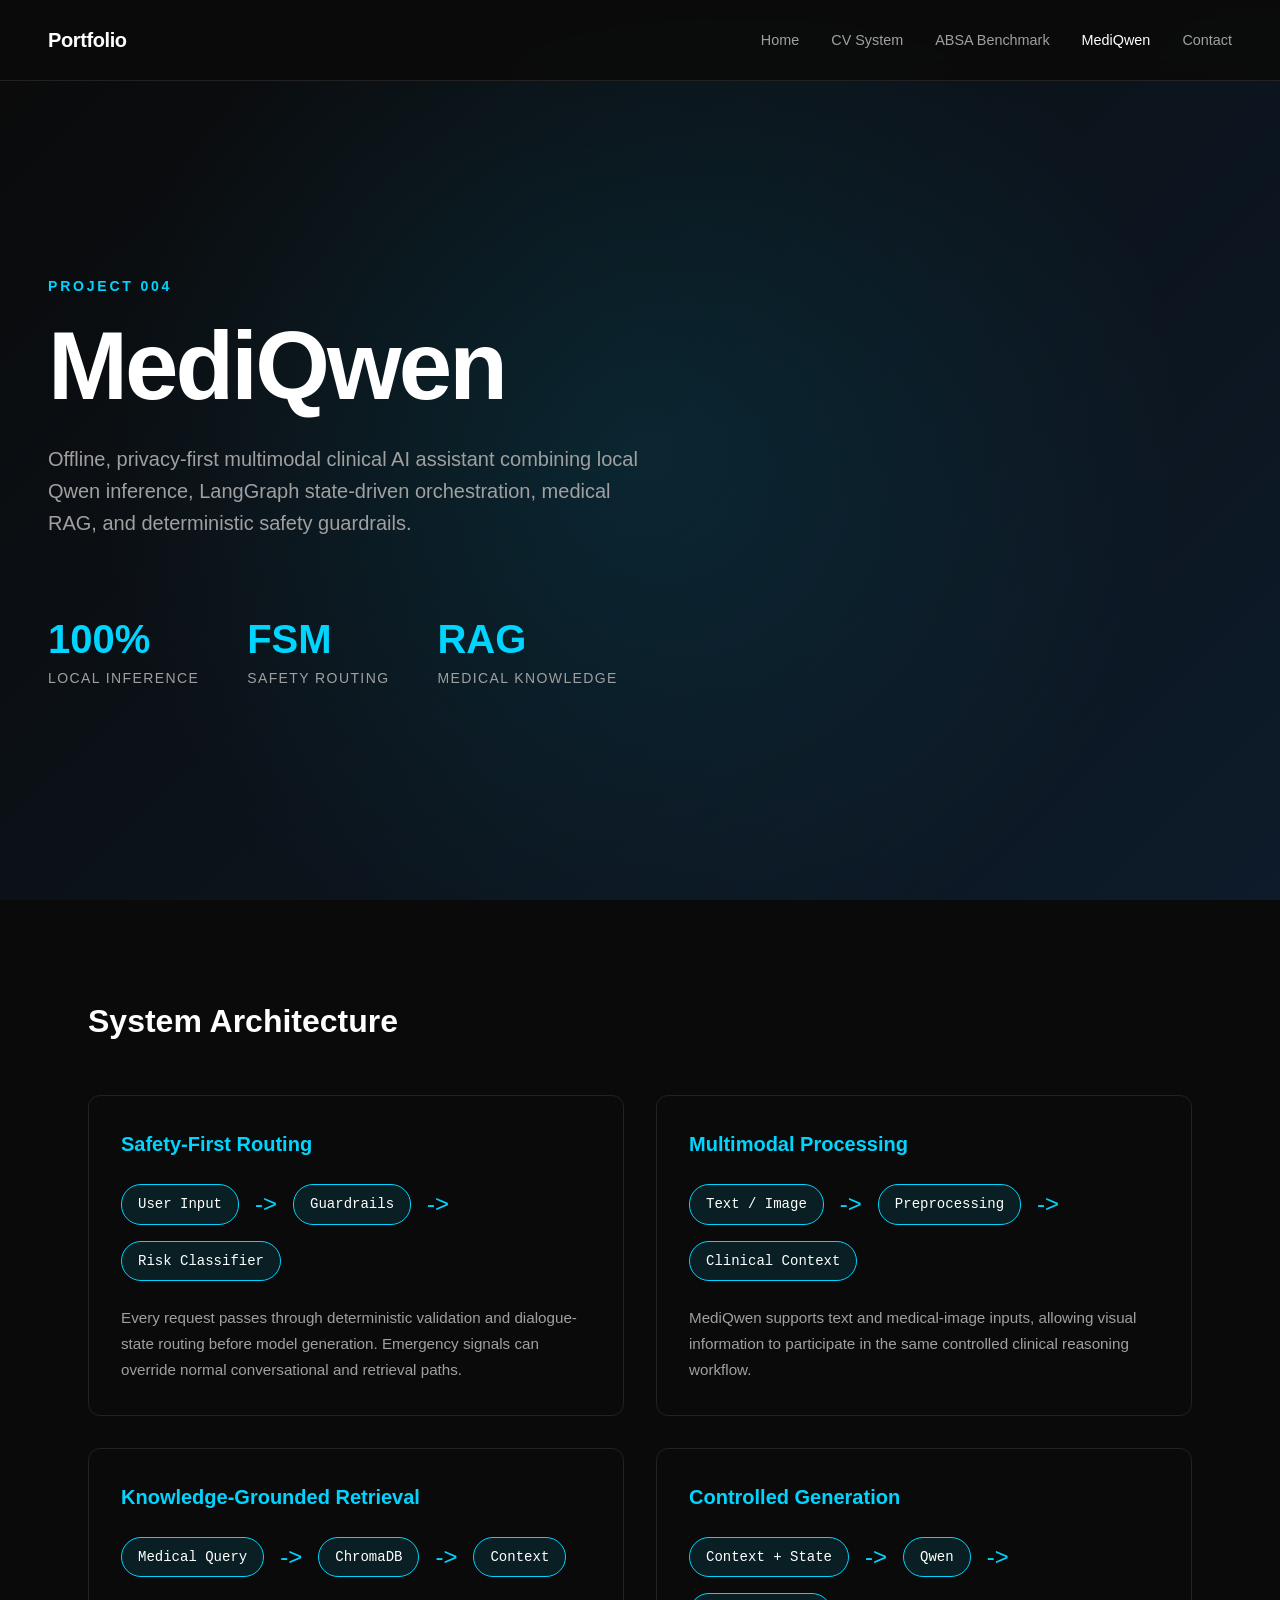
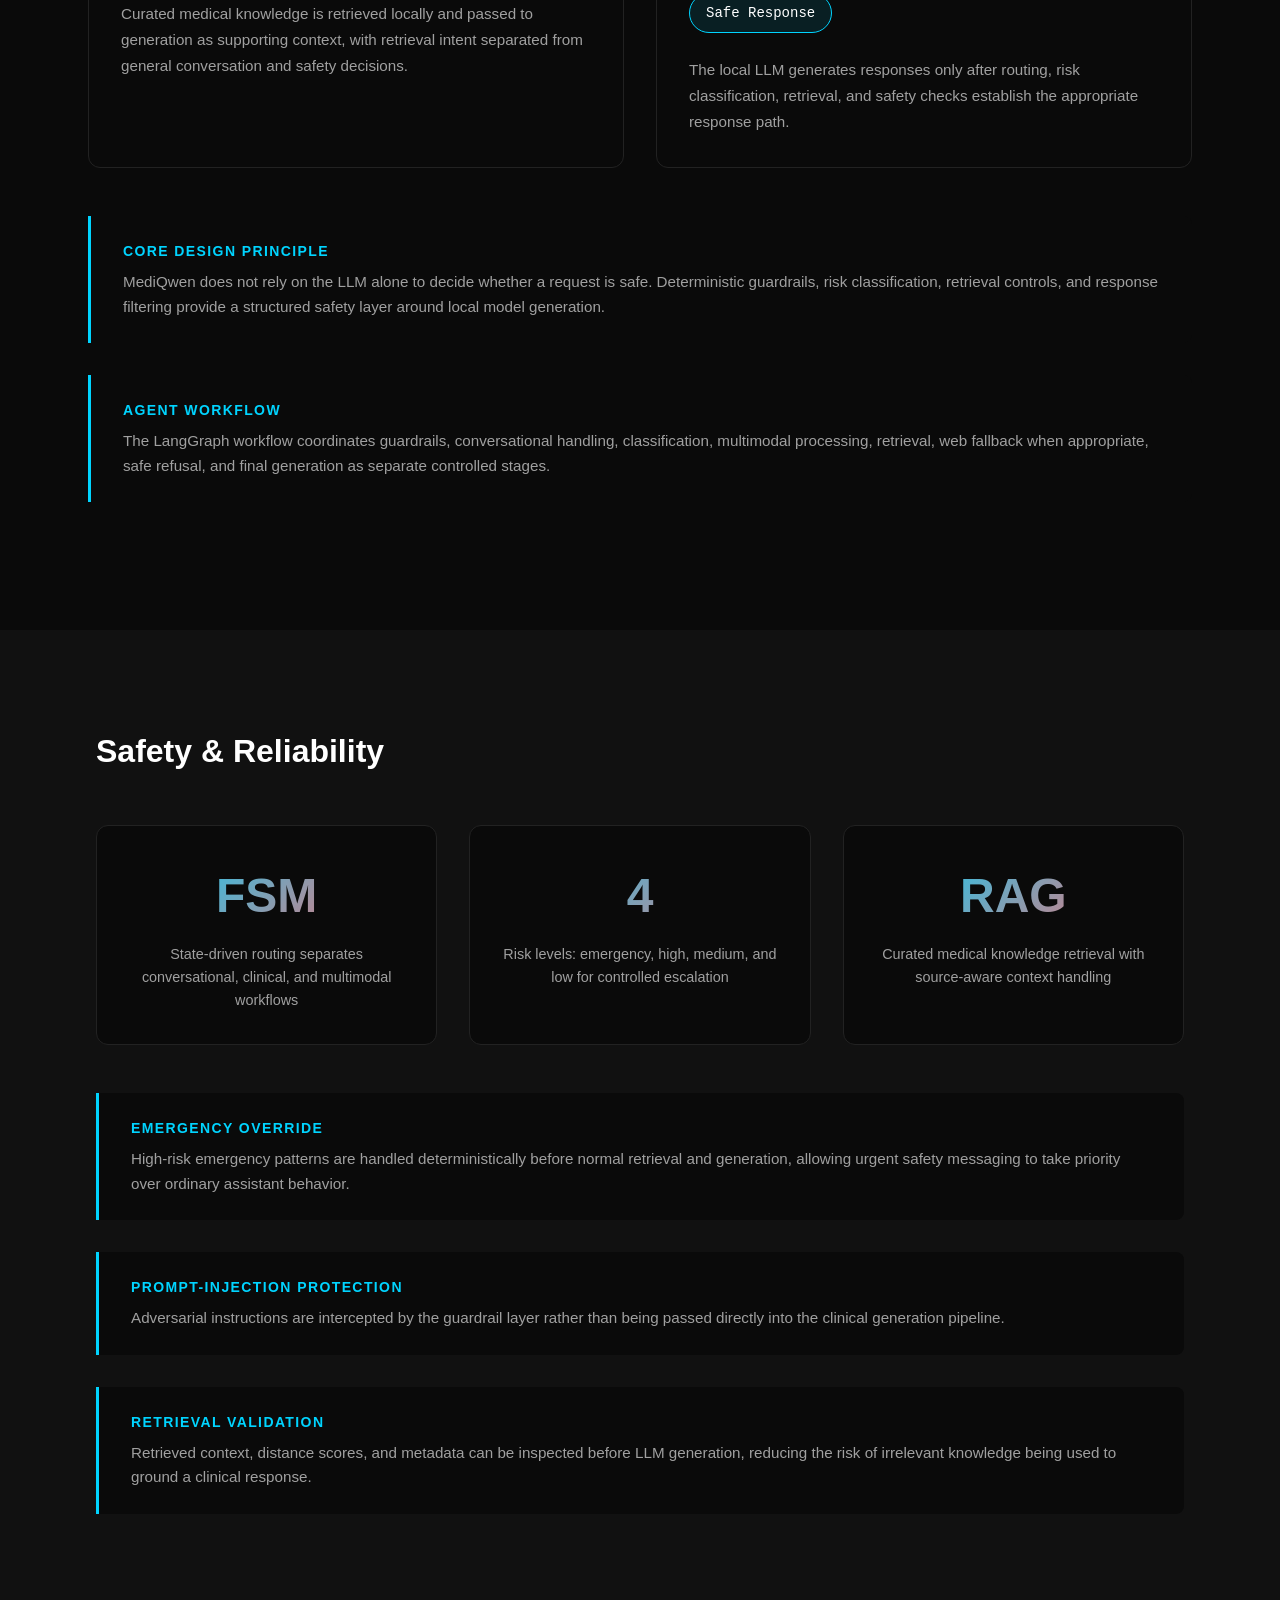
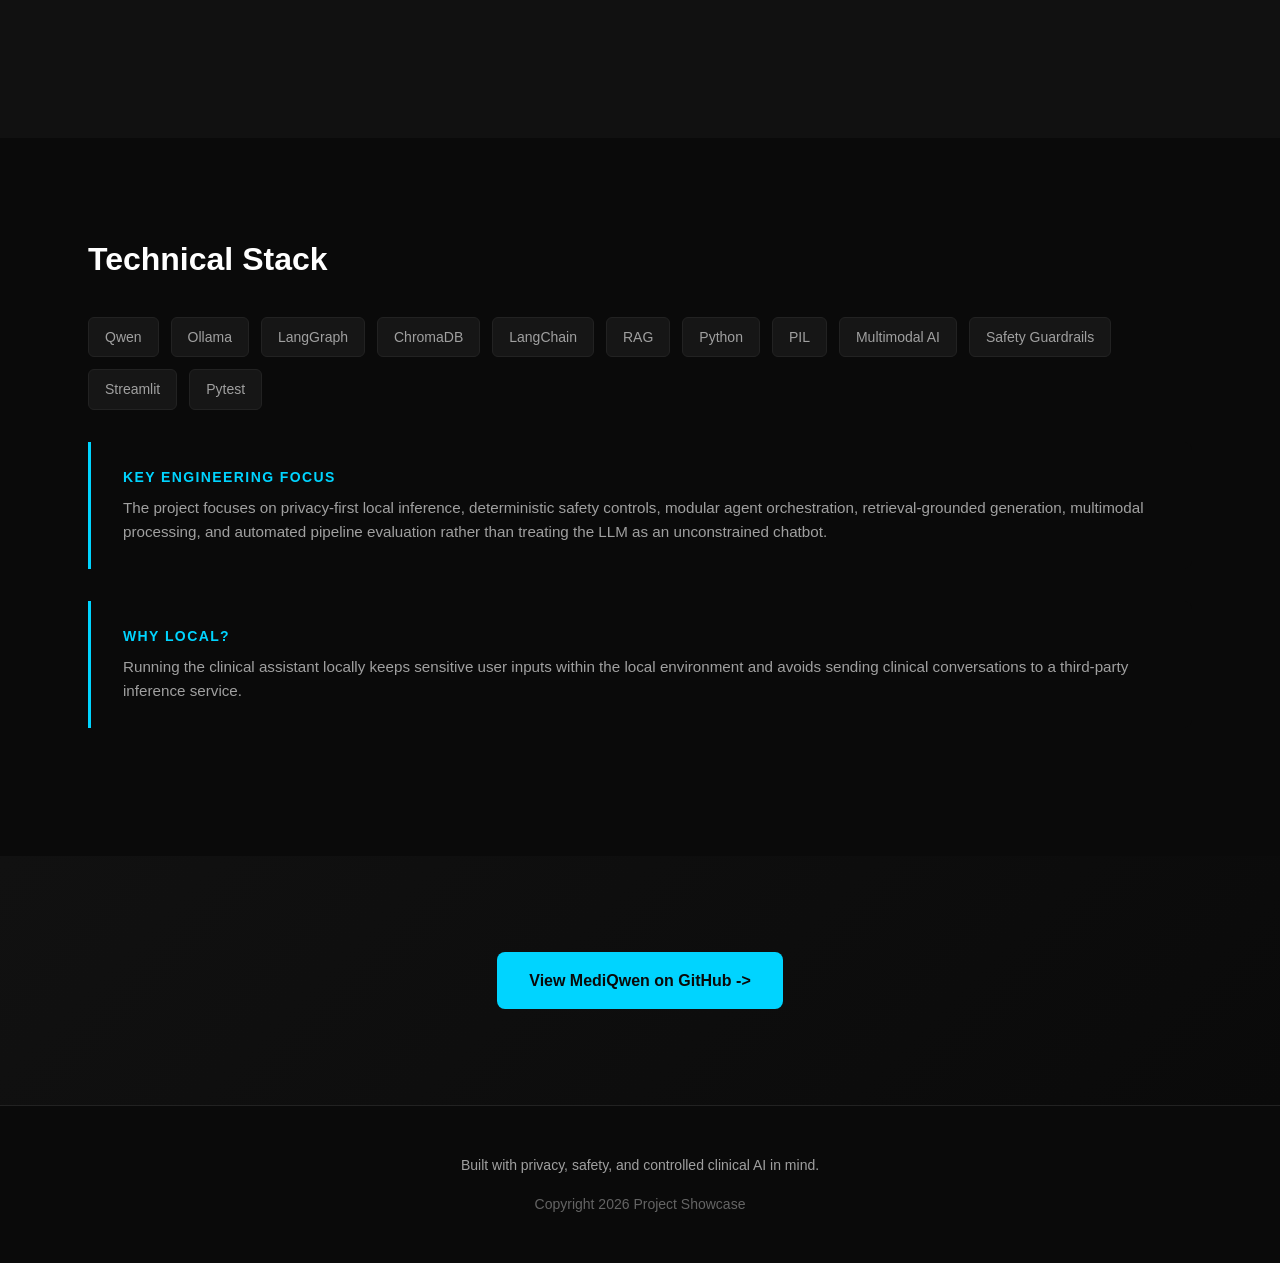
==== project-mediqwen.html @ 21f99227 "Add MediQwen project showcase HTML file This file contains the complete HTML structure and styling f" ====
<!DOCTYPE html>
<html lang="en">
<head>
  <meta charset="UTF-8" />
  <meta name="viewport" content="width=device-width, initial-scale=1.0" />
  <title>MediQwen | Project Showcase</title>
  <style>
    * { margin: 0; padding: 0; box-sizing: border-box; }
    :root {
      --bg-dark: #0a0a0a;
      --bg-card: #111111;
      --text-primary: #ffffff;
      --text-secondary: #a0a0a0;
      --accent: #00d4ff;
      --accent-secondary: #ff6b6b;
      --border: #222222;
    }
    body {
      font-family: -apple-system, BlinkMacSystemFont, "Segoe UI", Roboto, "Helvetica Neue", Arial, sans-serif;
      background: var(--bg-dark);
      color: var(--text-primary);
      line-height: 1.6;
      overflow-x: hidden;
    }
    .nav {
      position: fixed;
      top: 0;
      left: 0;
      right: 0;
      padding: 1.5rem 3rem;
      display: flex;
      justify-content: space-between;
      align-items: center;
      background: rgba(10, 10, 10, 0.9);
      backdrop-filter: blur(10px);
      z-index: 100;
      border-bottom: 1px solid var(--border);
    }
    .nav-logo { font-size: 1.25rem; font-weight: 700; letter-spacing: -0.02em; }
    .nav-links { display: flex; gap: 2rem; list-style: none; }
    .nav-links a {
      color: var(--text-secondary);
      text-decoration: none;
      font-size: 0.9rem;
      transition: color 0.3s;
    }
    .nav-links a:hover, .nav-links a.active { color: var(--text-primary); }
    .hero {
      min-height: 100vh;
      display: flex;
      flex-direction: column;
      justify-content: center;
      padding: 8rem 3rem 4rem;
      position: relative;
      background: linear-gradient(135deg, var(--bg-dark) 0%, #0d1b2a 100%);
    }
    .hero::before {
      content: "";
      position: absolute;
      inset: 0;
      background: radial-gradient(circle at 50% 50%, rgba(0, 212, 255, 0.1) 0%, transparent 70%);
      pointer-events: none;
    }
    .project-label {
      font-size: 0.875rem;
      text-transform: uppercase;
      letter-spacing: 0.2em;
      color: var(--accent);
      margin-bottom: 1rem;
      font-weight: 600;
    }
    .hero h1 {
      font-size: clamp(3rem, 8vw, 6rem);
      font-weight: 800;
      line-height: 1.1;
      margin-bottom: 1.5rem;
      letter-spacing: -0.03em;
      max-width: 900px;
    }
    .hero-subtitle {
      font-size: 1.25rem;
      color: var(--text-secondary);
      max-width: 600px;
      margin-bottom: 3rem;
    }
    .hero-stats { display: flex; gap: 3rem; margin-top: 2rem; flex-wrap: wrap; }
    .stat { display: flex; flex-direction: column; }
    .stat-value { font-size: 2.5rem; font-weight: 800; color: var(--accent); line-height: 1; }
    .stat-label {
      font-size: 0.875rem;
      color: var(--text-secondary);
      margin-top: 0.5rem;
      text-transform: uppercase;
      letter-spacing: 0.1em;
    }
    .section { padding: 6rem 3rem; max-width: 1200px; margin: 0 auto; }
    .section-title { font-size: 2rem; font-weight: 700; margin-bottom: 2rem; color: var(--text-primary); }
    .section-dark { background: var(--bg-card); max-width: none; }
    .architecture-grid { display: grid; grid-template-columns: repeat(2, 1fr); gap: 2rem; margin: 3rem 0; }
    .arch-card {
      background: var(--bg-dark);
      border: 1px solid var(--border);
      border-radius: 12px;
      padding: 2rem;
      transition: transform 0.3s, border-color 0.3s;
    }
    .arch-card:hover { transform: translateY(-5px); border-color: var(--accent); }
    .arch-card h3 { font-size: 1.25rem; margin-bottom: 1rem; color: var(--accent); }
    .arch-card p { color: var(--text-secondary); font-size: 0.95rem; line-height: 1.7; }
    .tech-flow { display: flex; align-items: center; gap: 1rem; margin: 1.5rem 0; flex-wrap: wrap; }
    .tech-node {
      background: rgba(0, 212, 255, 0.1);
      border: 1px solid var(--accent);
      padding: 0.5rem 1rem;
      border-radius: 20px;
      font-size: 0.875rem;
      font-family: "Courier New", monospace;
    }
    .tech-arrow { color: var(--accent); font-size: 1.5rem; }
    .metrics-grid {
      display: grid;
      grid-template-columns: repeat(3, 1fr);
      gap: 2rem;
      margin: 3rem auto;
      max-width: 1200px;
      padding: 0 3rem;
    }
    .metric-card {
      text-align: center;
      padding: 2rem;
      background: var(--bg-dark);
      border-radius: 12px;
      border: 1px solid var(--border);
    }
    .metric-number {
      font-size: 3rem;
      font-weight: 800;
      background: linear-gradient(135deg, var(--accent), var(--accent-secondary));
      -webkit-background-clip: text;
      -webkit-text-fill-color: transparent;
      background-clip: text;
    }
    .metric-desc { color: var(--text-secondary); margin-top: 0.5rem; font-size: 0.9rem; }
    .tech-stack { display: flex; flex-wrap: wrap; gap: 0.75rem; margin: 2rem 0; }
    .tech-tag {
      background: rgba(255, 255, 255, 0.05);
      border: 1px solid var(--border);
      padding: 0.5rem 1rem;
      border-radius: 6px;
      font-size: 0.875rem;
      color: var(--text-secondary);
      transition: all 0.3s;
    }
    .tech-tag:hover {
      background: rgba(0, 212, 255, 0.1);
      border-color: var(--accent);
      color: var(--text-primary);
    }
    .detail-block {
      background: var(--bg-dark);
      border-left: 3px solid var(--accent);
      padding: 1.5rem 2rem;
      margin: 2rem 0;
      border-radius: 0 8px 8px 0;
    }
    .detail-block h4 {
      color: var(--accent);
      margin-bottom: 0.5rem;
      font-size: 0.875rem;
      text-transform: uppercase;
      letter-spacing: 0.1em;
    }
    .detail-block p { color: var(--text-secondary); font-size: 0.95rem; }
    .cta-section {
      text-align: center;
      padding: 6rem 3rem;
      background: linear-gradient(135deg, var(--bg-card) 0%, var(--bg-dark) 100%);
    }
    .cta-button {
      display: inline-flex;
      align-items: center;
      gap: 0.5rem;
      background: var(--accent);
      color: var(--bg-dark);
      padding: 1rem 2rem;
      border-radius: 8px;
      text-decoration: none;
      font-weight: 600;
      transition: transform 0.3s, box-shadow 0.3s;
    }
    .cta-button:hover { transform: translateY(-2px); box-shadow: 0 10px 30px rgba(0, 212, 255, 0.3); }
    .footer {
      padding: 3rem;
      text-align: center;
      border-top: 1px solid var(--border);
      color: var(--text-secondary);
      font-size: 0.875rem;
    }
    @media (max-width: 768px) {
      .nav { padding: 1rem 1.5rem; }
      .hero { padding: 6rem 1.5rem 3rem; }
      .hero-stats { flex-direction: column; gap: 1.5rem; }
      .section { padding: 4rem 1.5rem; }
      .architecture-grid, .metrics-grid { grid-template-columns: 1fr; padding: 0 1.5rem; }
    }
    @keyframes fadeInUp {
      from { opacity: 0; transform: translateY(30px); }
      to { opacity: 1; transform: translateY(0); }
    }
    .animate-in { animation: fadeInUp 0.8s ease-out forwards; }
  </style>
</head>
<body>
  <nav class="nav">
    <div class="nav-logo">Portfolio</div>
    <ul class="nav-links">
      <li><a href="index.html">Home</a></li>
      <li><a href="project-multimodal-cv.html">CV System</a></li>
      <li><a href="project-korean-absa.html">ABSA Benchmark</a></li>
      <li><a href="project-mediqwen.html" class="active">MediQwen</a></li>
      <li><a href="#contact">Contact</a></li>
    </ul>
  </nav>

  <header class="hero">
    <div class="project-label animate-in">Project 004</div>
    <h1 class="animate-in">MediQwen</h1>
    <p class="hero-subtitle animate-in">
      Offline, privacy-first multimodal clinical AI assistant combining local Qwen inference,
      LangGraph state-driven orchestration, medical RAG, and deterministic safety guardrails.
    </p>
    <div class="hero-stats animate-in">
      <div class="stat">
        <span class="stat-value">100%</span>
        <span class="stat-label">Local Inference</span>
      </div>
      <div class="stat">
        <span class="stat-value">FSM</span>
        <span class="stat-label">Safety Routing</span>
      </div>
      <div class="stat">
        <span class="stat-value">RAG</span>
        <span class="stat-label">Medical Knowledge</span>
      </div>
    </div>
  </header>

  <section class="section">
    <h2 class="section-title">System Architecture</h2>

    <div class="architecture-grid">
      <div class="arch-card">
        <h3>Safety-First Routing</h3>
        <div class="tech-flow">
          <span class="tech-node">User Input</span>
          <span class="tech-arrow">-&gt;</span>
          <span class="tech-node">Guardrails</span>
          <span class="tech-arrow">-&gt;</span>
          <span class="tech-node">Risk Classifier</span>
        </div>
        <p>
          Every request passes through deterministic validation and dialogue-state routing before
          model generation. Emergency signals can override normal conversational and retrieval paths.
        </p>
      </div>

      <div class="arch-card">
        <h3>Multimodal Processing</h3>
        <div class="tech-flow">
          <span class="tech-node">Text / Image</span>
          <span class="tech-arrow">-&gt;</span>
          <span class="tech-node">Preprocessing</span>
          <span class="tech-arrow">-&gt;</span>
          <span class="tech-node">Clinical Context</span>
        </div>
        <p>
          MediQwen supports text and medical-image inputs, allowing visual information to participate
          in the same controlled clinical reasoning workflow.
        </p>
      </div>

      <div class="arch-card">
        <h3>Knowledge-Grounded Retrieval</h3>
        <div class="tech-flow">
          <span class="tech-node">Medical Query</span>
          <span class="tech-arrow">-&gt;</span>
          <span class="tech-node">ChromaDB</span>
          <span class="tech-arrow">-&gt;</span>
          <span class="tech-node">Context</span>
        </div>
        <p>
          Curated medical knowledge is retrieved locally and passed to generation as supporting
          context, with retrieval intent separated from general conversation and safety decisions.
        </p>
      </div>

      <div class="arch-card">
        <h3>Controlled Generation</h3>
        <div class="tech-flow">
          <span class="tech-node">Context + State</span>
          <span class="tech-arrow">-&gt;</span>
          <span class="tech-node">Qwen</span>
          <span class="tech-arrow">-&gt;</span>
          <span class="tech-node">Safe Response</span>
        </div>
        <p>
          The local LLM generates responses only after routing, risk classification, retrieval,
          and safety checks establish the appropriate response path.
        </p>
      </div>
    </div>

    <div class="detail-block">
      <h4>Core Design Principle</h4>
      <p>
        MediQwen does not rely on the LLM alone to decide whether a request is safe. Deterministic
        guardrails, risk classification, retrieval controls, and response filtering provide a
        structured safety layer around local model generation.
      </p>
    </div>

    <div class="detail-block">
      <h4>Agent Workflow</h4>
      <p>
        The LangGraph workflow coordinates guardrails, conversational handling, classification,
        multimodal processing, retrieval, web fallback when appropriate, safe refusal, and final
        generation as separate controlled stages.
      </p>
    </div>
  </section>

  <section class="section section-dark">
    <div style="max-width: 1200px; margin: 0 auto;">
      <h2 class="section-title" style="padding: 0 3rem;">Safety &amp; Reliability</h2>
    </div>

    <div class="metrics-grid">
      <div class="metric-card">
        <div class="metric-number">FSM</div>
        <div class="metric-desc">State-driven routing separates conversational, clinical, and multimodal workflows</div>
      </div>
      <div class="metric-card">
        <div class="metric-number">4</div>
        <div class="metric-desc">Risk levels: emergency, high, medium, and low for controlled escalation</div>
      </div>
      <div class="metric-card">
        <div class="metric-number">RAG</div>
        <div class="metric-desc">Curated medical knowledge retrieval with source-aware context handling</div>
      </div>
    </div>

    <div class="section" style="padding-top: 0;">
      <div class="detail-block">
        <h4>Emergency Override</h4>
        <p>
          High-risk emergency patterns are handled deterministically before normal retrieval and
          generation, allowing urgent safety messaging to take priority over ordinary assistant behavior.
        </p>
      </div>

      <div class="detail-block">
        <h4>Prompt-Injection Protection</h4>
        <p>
          Adversarial instructions are intercepted by the guardrail layer rather than being passed
          directly into the clinical generation pipeline.
        </p>
      </div>

      <div class="detail-block">
        <h4>Retrieval Validation</h4>
        <p>
          Retrieved context, distance scores, and metadata can be inspected before LLM generation,
          reducing the risk of irrelevant knowledge being used to ground a clinical response.
        </p>
      </div>
    </div>
  </section>

  <section class="section">
    <h2 class="section-title">Technical Stack</h2>
    <div class="tech-stack">
      <span class="tech-tag">Qwen</span>
      <span class="tech-tag">Ollama</span>
      <span class="tech-tag">LangGraph</span>
      <span class="tech-tag">ChromaDB</span>
      <span class="tech-tag">LangChain</span>
      <span class="tech-tag">RAG</span>
      <span class="tech-tag">Python</span>
      <span class="tech-tag">PIL</span>
      <span class="tech-tag">Multimodal AI</span>
      <span class="tech-tag">Safety Guardrails</span>
      <span class="tech-tag">Streamlit</span>
      <span class="tech-tag">Pytest</span>
    </div>

    <div class="detail-block">
      <h4>Key Engineering Focus</h4>
      <p>
        The project focuses on privacy-first local inference, deterministic safety controls,
        modular agent orchestration, retrieval-grounded generation, multimodal processing,
        and automated pipeline evaluation rather than treating the LLM as an unconstrained chatbot.
      </p>
    </div>

    <div class="detail-block">
      <h4>Why Local?</h4>
      <p>
        Running the clinical assistant locally keeps sensitive user inputs within the local
        environment and avoids sending clinical conversations to a third-party inference service.
      </p>
    </div>
  </section>

  <section class="cta-section">
    <a href="https://github.com/SantosRana/MediQwen" target="_blank" rel="noopener" class="cta-button">
      View MediQwen on GitHub ->
    </a>
  </section>

  <footer class="footer" id="contact">
    <p>Built with privacy, safety, and controlled clinical AI in mind.</p>
    <p style="margin-top: 1rem; opacity: 0.6;">Copyright 2026 Project Showcase</p>
  </footer>
</body>
</html>
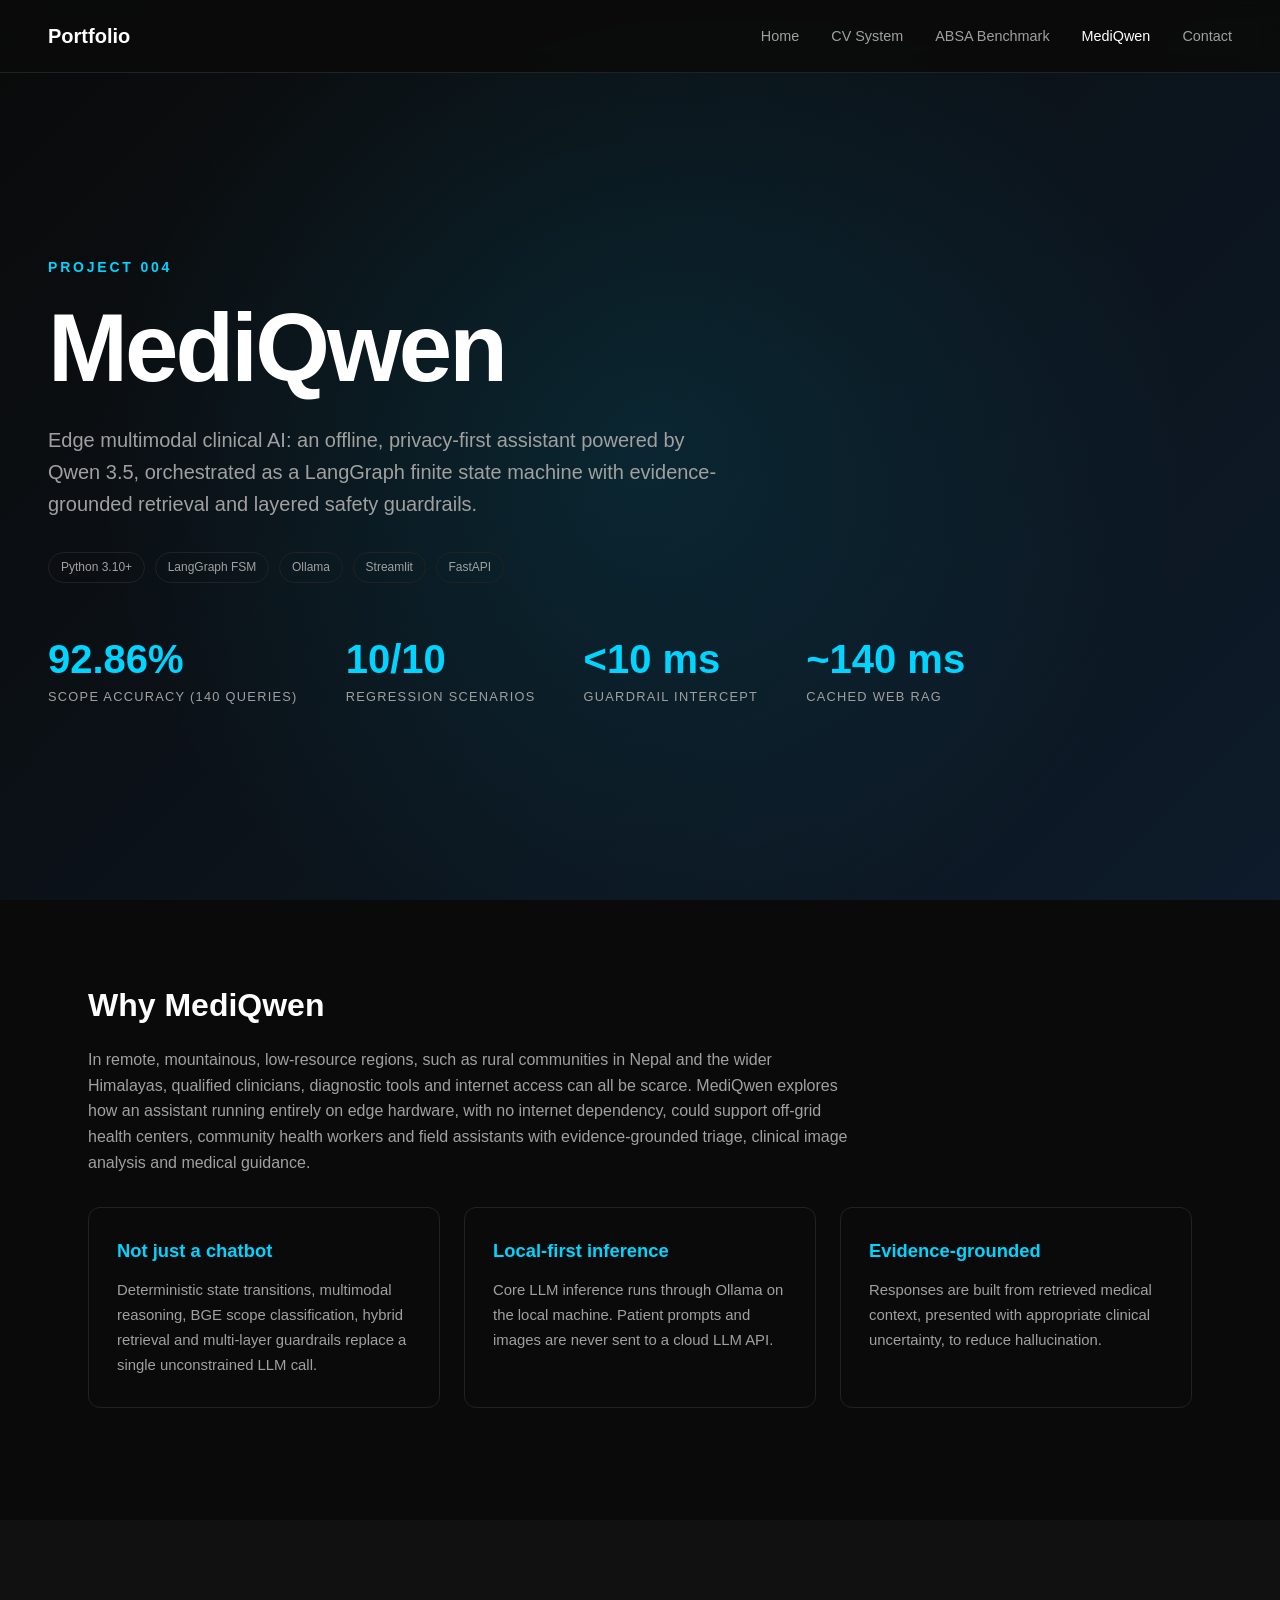
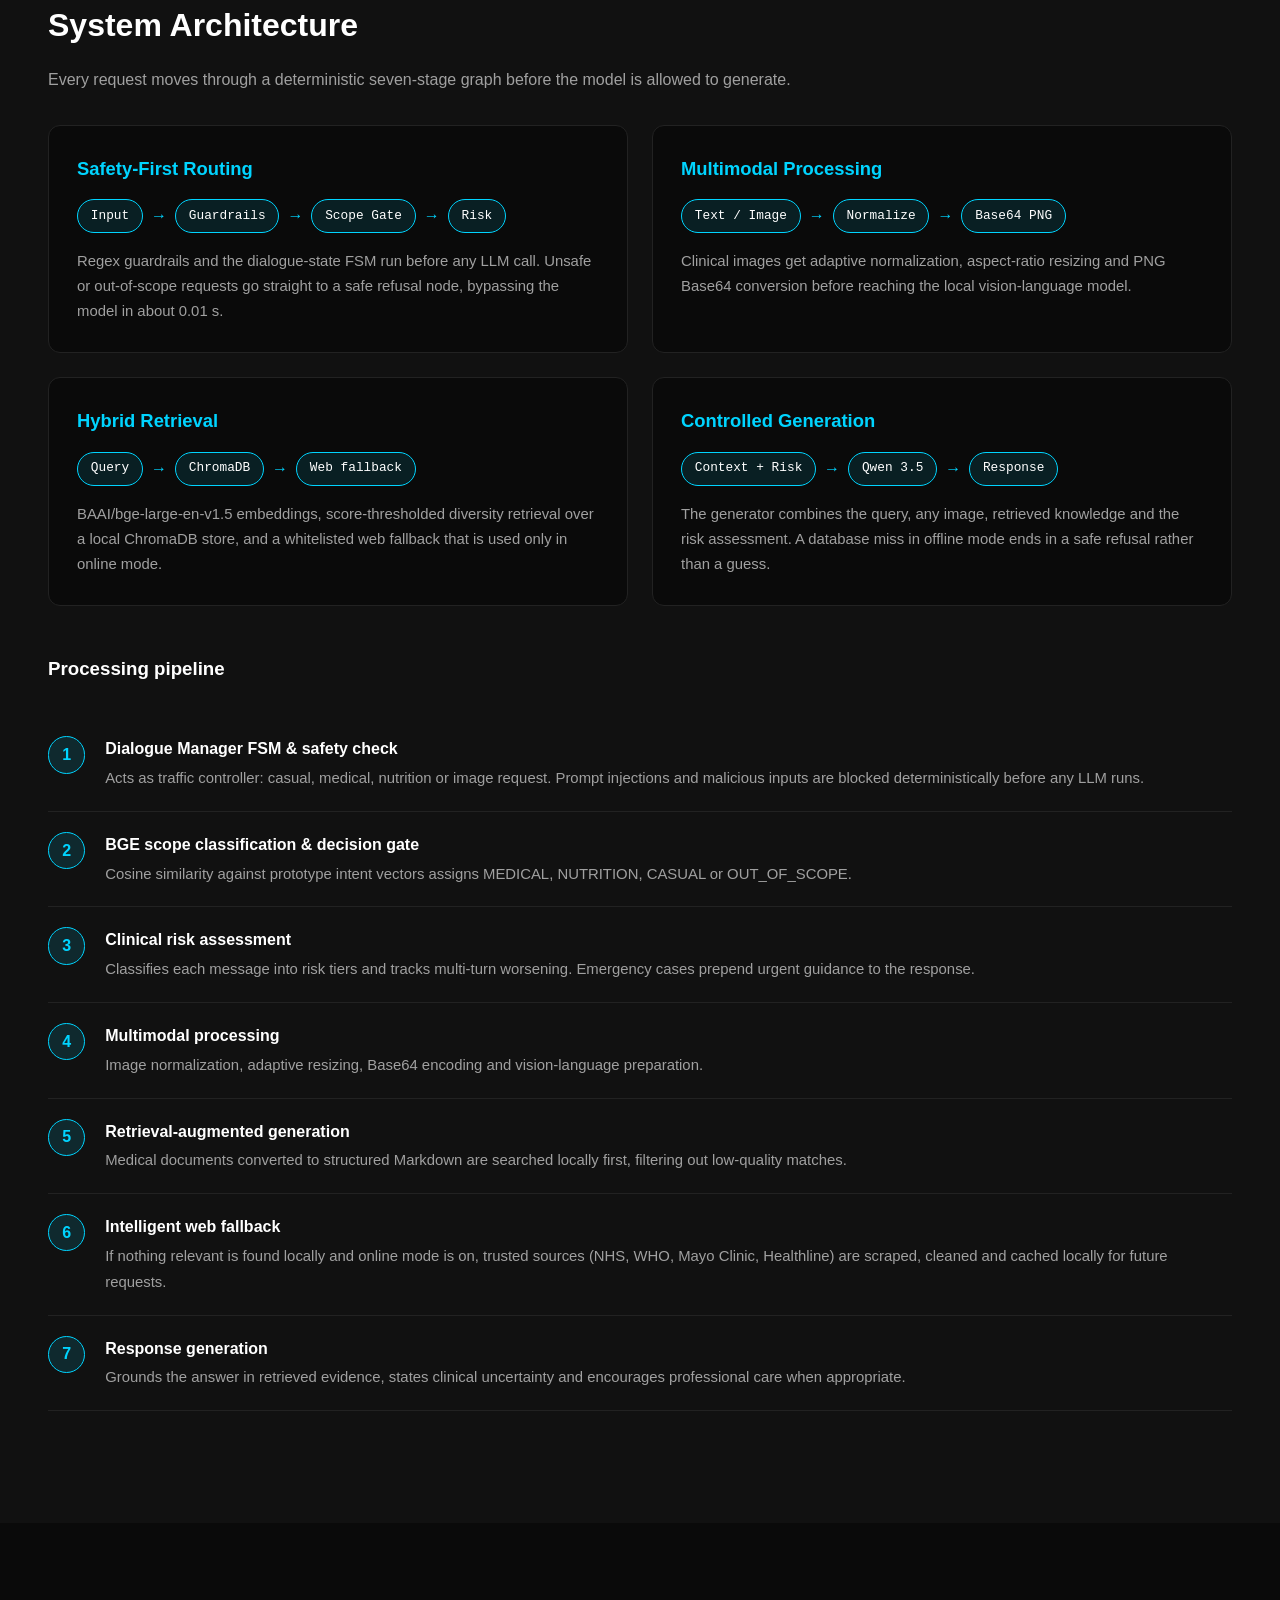
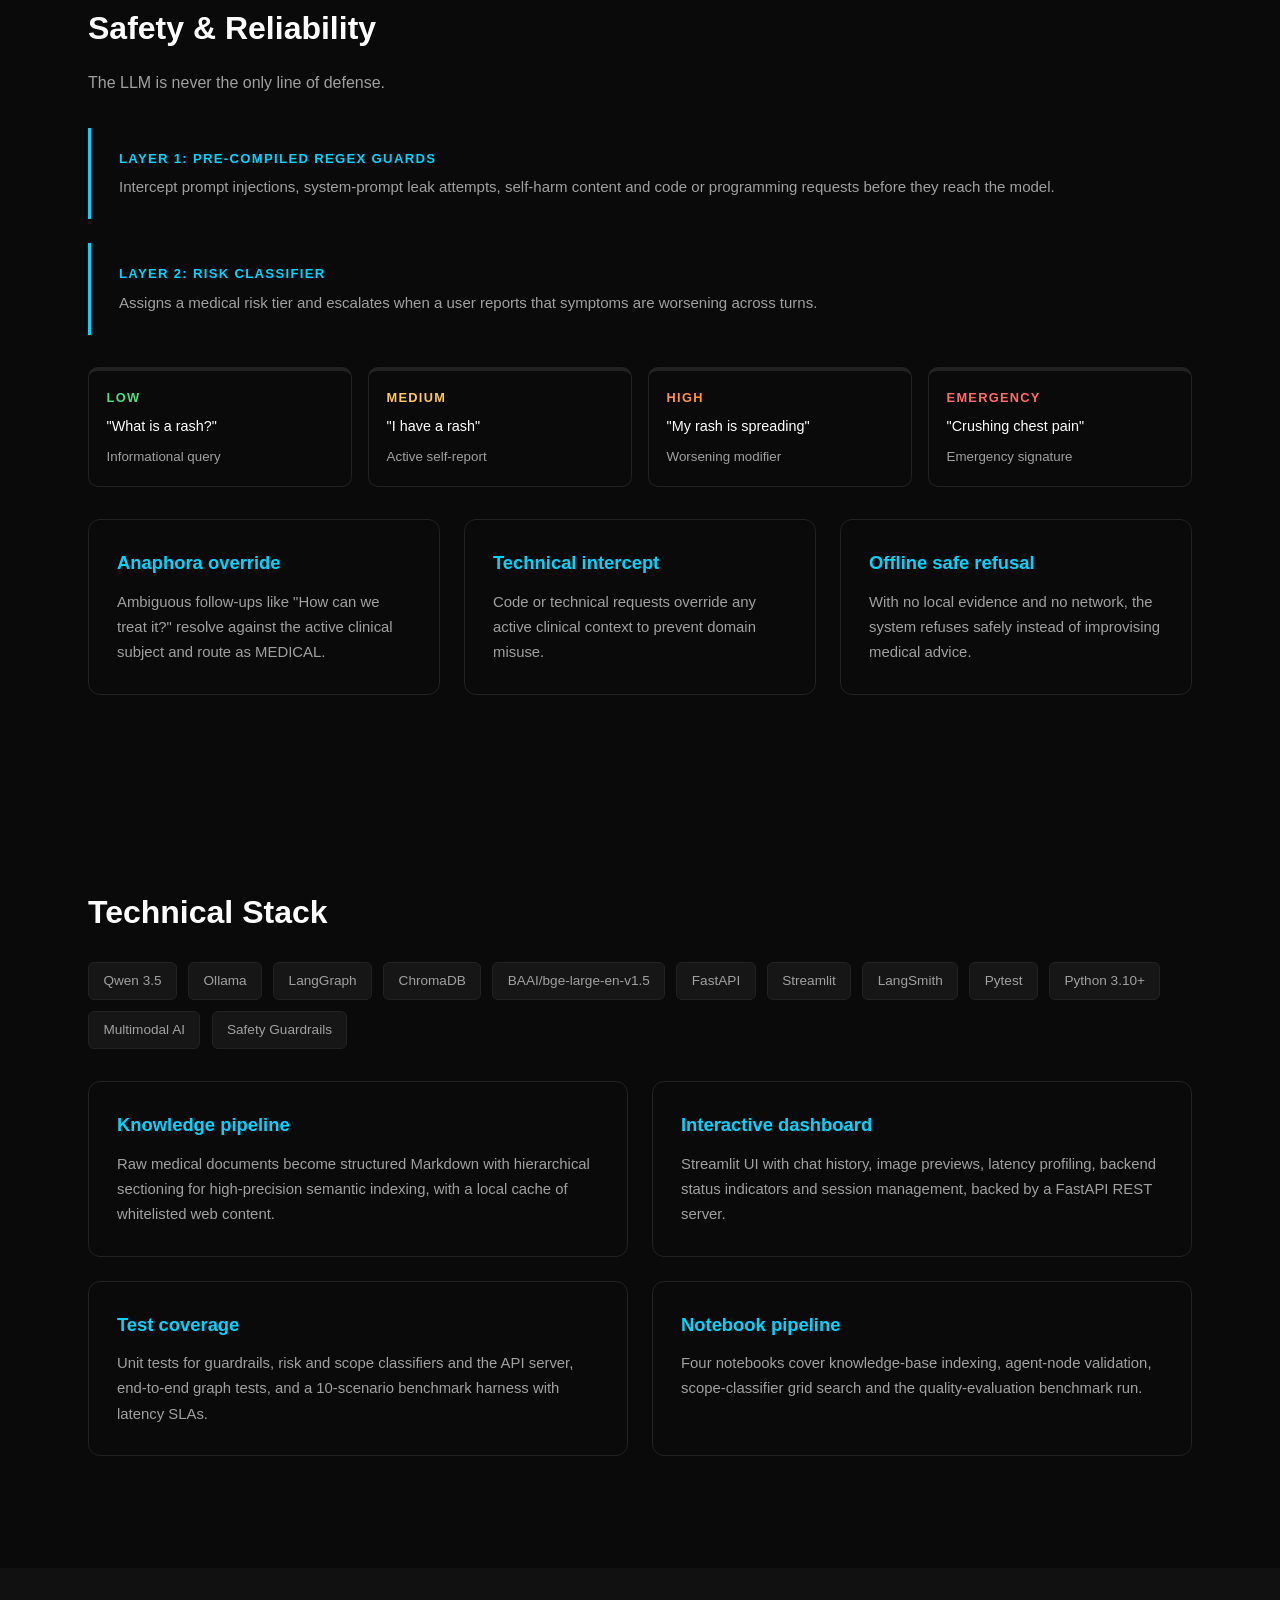
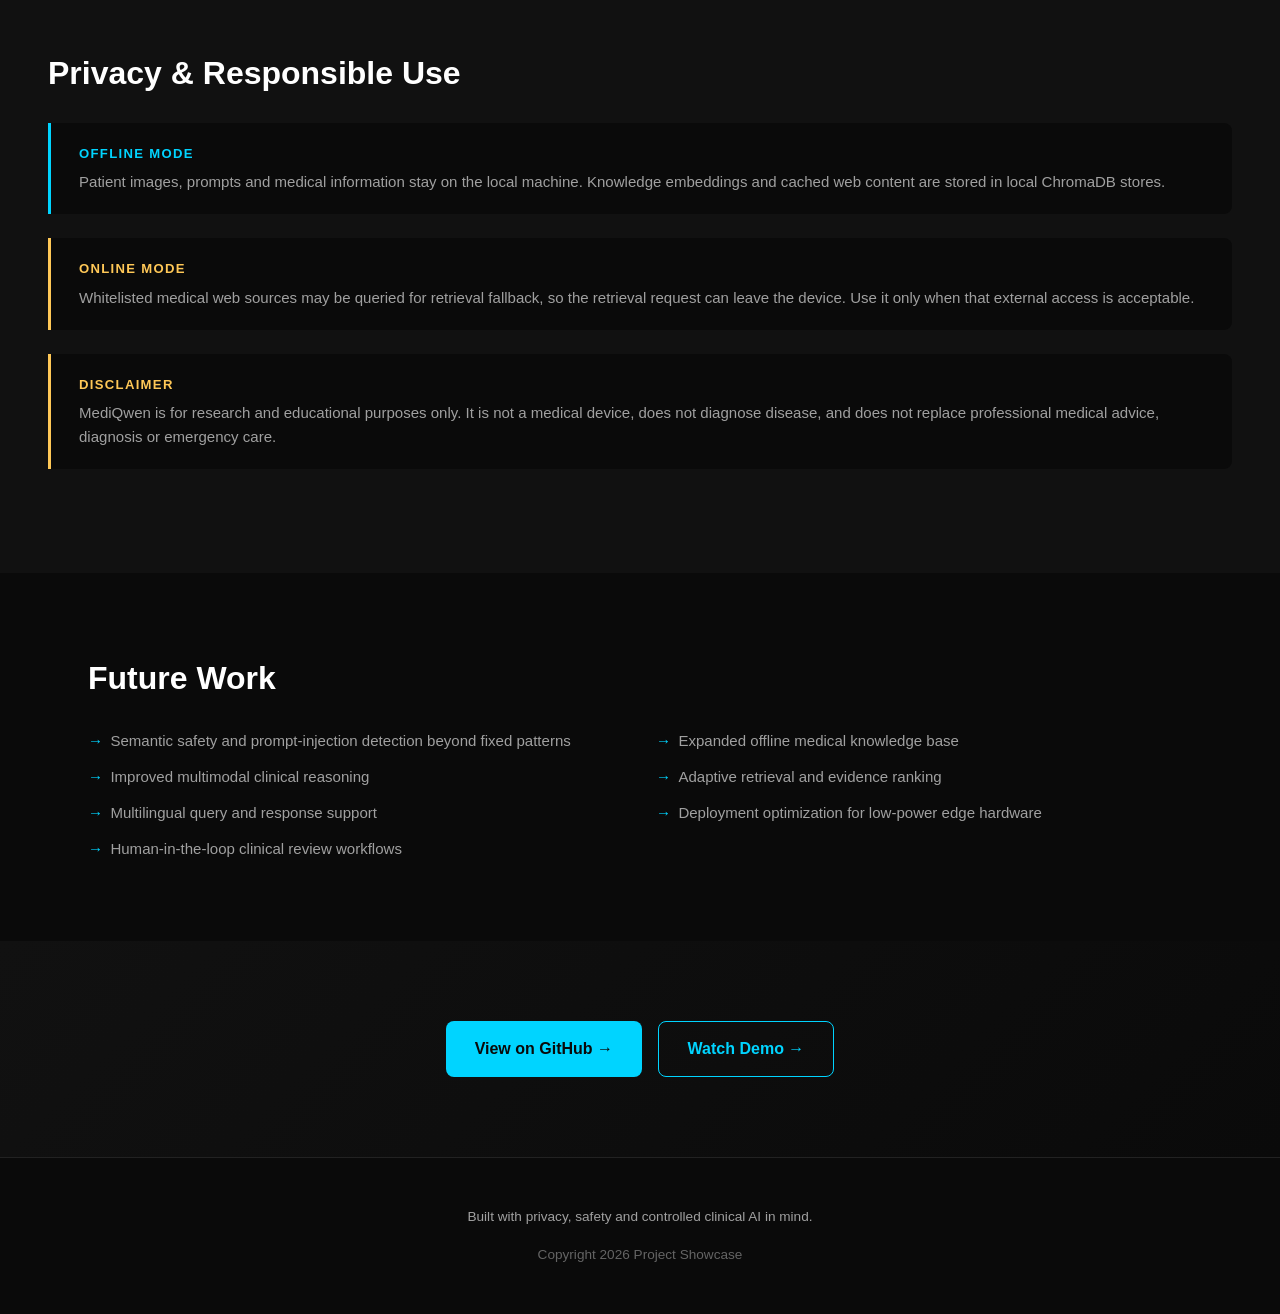
==== commit 811a756a: "Refactor MediQwen project HTML and CSS styles Updated HTML structure and styles for MediQwen project" ====
--- a/project-mediqwen.html
+++ b/project-mediqwen.html
@@ -1,425 +1,230 @@
 <!DOCTYPE html>
 <html lang="en">
 <head>
-  <meta charset="UTF-8" />
-  <meta name="viewport" content="width=device-width, initial-scale=1.0" />
-  <title>MediQwen | Project Showcase</title>
-  <style>
-    * { margin: 0; padding: 0; box-sizing: border-box; }
-    :root {
-      --bg-dark: #0a0a0a;
-      --bg-card: #111111;
-      --text-primary: #ffffff;
-      --text-secondary: #a0a0a0;
-      --accent: #00d4ff;
-      --accent-secondary: #ff6b6b;
-      --border: #222222;
-    }
-    body {
-      font-family: -apple-system, BlinkMacSystemFont, "Segoe UI", Roboto, "Helvetica Neue", Arial, sans-serif;
-      background: var(--bg-dark);
-      color: var(--text-primary);
-      line-height: 1.6;
-      overflow-x: hidden;
-    }
-    .nav {
-      position: fixed;
-      top: 0;
-      left: 0;
-      right: 0;
-      padding: 1.5rem 3rem;
-      display: flex;
-      justify-content: space-between;
-      align-items: center;
-      background: rgba(10, 10, 10, 0.9);
-      backdrop-filter: blur(10px);
-      z-index: 100;
-      border-bottom: 1px solid var(--border);
-    }
-    .nav-logo { font-size: 1.25rem; font-weight: 700; letter-spacing: -0.02em; }
-    .nav-links { display: flex; gap: 2rem; list-style: none; }
-    .nav-links a {
-      color: var(--text-secondary);
-      text-decoration: none;
-      font-size: 0.9rem;
-      transition: color 0.3s;
-    }
-    .nav-links a:hover, .nav-links a.active { color: var(--text-primary); }
-    .hero {
-      min-height: 100vh;
-      display: flex;
-      flex-direction: column;
-      justify-content: center;
-      padding: 8rem 3rem 4rem;
-      position: relative;
-      background: linear-gradient(135deg, var(--bg-dark) 0%, #0d1b2a 100%);
-    }
-    .hero::before {
-      content: "";
-      position: absolute;
-      inset: 0;
-      background: radial-gradient(circle at 50% 50%, rgba(0, 212, 255, 0.1) 0%, transparent 70%);
-      pointer-events: none;
-    }
-    .project-label {
-      font-size: 0.875rem;
-      text-transform: uppercase;
-      letter-spacing: 0.2em;
-      color: var(--accent);
-      margin-bottom: 1rem;
-      font-weight: 600;
-    }
-    .hero h1 {
-      font-size: clamp(3rem, 8vw, 6rem);
-      font-weight: 800;
-      line-height: 1.1;
-      margin-bottom: 1.5rem;
-      letter-spacing: -0.03em;
-      max-width: 900px;
-    }
-    .hero-subtitle {
-      font-size: 1.25rem;
-      color: var(--text-secondary);
-      max-width: 600px;
-      margin-bottom: 3rem;
-    }
-    .hero-stats { display: flex; gap: 3rem; margin-top: 2rem; flex-wrap: wrap; }
-    .stat { display: flex; flex-direction: column; }
-    .stat-value { font-size: 2.5rem; font-weight: 800; color: var(--accent); line-height: 1; }
-    .stat-label {
-      font-size: 0.875rem;
-      color: var(--text-secondary);
-      margin-top: 0.5rem;
-      text-transform: uppercase;
-      letter-spacing: 0.1em;
-    }
-    .section { padding: 6rem 3rem; max-width: 1200px; margin: 0 auto; }
-    .section-title { font-size: 2rem; font-weight: 700; margin-bottom: 2rem; color: var(--text-primary); }
-    .section-dark { background: var(--bg-card); max-width: none; }
-    .architecture-grid { display: grid; grid-template-columns: repeat(2, 1fr); gap: 2rem; margin: 3rem 0; }
-    .arch-card {
-      background: var(--bg-dark);
-      border: 1px solid var(--border);
-      border-radius: 12px;
-      padding: 2rem;
-      transition: transform 0.3s, border-color 0.3s;
-    }
-    .arch-card:hover { transform: translateY(-5px); border-color: var(--accent); }
-    .arch-card h3 { font-size: 1.25rem; margin-bottom: 1rem; color: var(--accent); }
-    .arch-card p { color: var(--text-secondary); font-size: 0.95rem; line-height: 1.7; }
-    .tech-flow { display: flex; align-items: center; gap: 1rem; margin: 1.5rem 0; flex-wrap: wrap; }
-    .tech-node {
-      background: rgba(0, 212, 255, 0.1);
-      border: 1px solid var(--accent);
-      padding: 0.5rem 1rem;
-      border-radius: 20px;
-      font-size: 0.875rem;
-      font-family: "Courier New", monospace;
-    }
-    .tech-arrow { color: var(--accent); font-size: 1.5rem; }
-    .metrics-grid {
-      display: grid;
-      grid-template-columns: repeat(3, 1fr);
-      gap: 2rem;
-      margin: 3rem auto;
-      max-width: 1200px;
-      padding: 0 3rem;
-    }
-    .metric-card {
-      text-align: center;
-      padding: 2rem;
-      background: var(--bg-dark);
-      border-radius: 12px;
-      border: 1px solid var(--border);
-    }
-    .metric-number {
-      font-size: 3rem;
-      font-weight: 800;
-      background: linear-gradient(135deg, var(--accent), var(--accent-secondary));
-      -webkit-background-clip: text;
-      -webkit-text-fill-color: transparent;
-      background-clip: text;
-    }
-    .metric-desc { color: var(--text-secondary); margin-top: 0.5rem; font-size: 0.9rem; }
-    .tech-stack { display: flex; flex-wrap: wrap; gap: 0.75rem; margin: 2rem 0; }
-    .tech-tag {
-      background: rgba(255, 255, 255, 0.05);
-      border: 1px solid var(--border);
-      padding: 0.5rem 1rem;
-      border-radius: 6px;
-      font-size: 0.875rem;
-      color: var(--text-secondary);
-      transition: all 0.3s;
-    }
-    .tech-tag:hover {
-      background: rgba(0, 212, 255, 0.1);
-      border-color: var(--accent);
-      color: var(--text-primary);
-    }
-    .detail-block {
-      background: var(--bg-dark);
-      border-left: 3px solid var(--accent);
-      padding: 1.5rem 2rem;
-      margin: 2rem 0;
-      border-radius: 0 8px 8px 0;
-    }
-    .detail-block h4 {
-      color: var(--accent);
-      margin-bottom: 0.5rem;
-      font-size: 0.875rem;
-      text-transform: uppercase;
-      letter-spacing: 0.1em;
-    }
-    .detail-block p { color: var(--text-secondary); font-size: 0.95rem; }
-    .cta-section {
-      text-align: center;
-      padding: 6rem 3rem;
-      background: linear-gradient(135deg, var(--bg-card) 0%, var(--bg-dark) 100%);
-    }
-    .cta-button {
-      display: inline-flex;
-      align-items: center;
-      gap: 0.5rem;
-      background: var(--accent);
-      color: var(--bg-dark);
-      padding: 1rem 2rem;
-      border-radius: 8px;
-      text-decoration: none;
-      font-weight: 600;
-      transition: transform 0.3s, box-shadow 0.3s;
-    }
-    .cta-button:hover { transform: translateY(-2px); box-shadow: 0 10px 30px rgba(0, 212, 255, 0.3); }
-    .footer {
-      padding: 3rem;
-      text-align: center;
-      border-top: 1px solid var(--border);
-      color: var(--text-secondary);
-      font-size: 0.875rem;
-    }
-    @media (max-width: 768px) {
-      .nav { padding: 1rem 1.5rem; }
-      .hero { padding: 6rem 1.5rem 3rem; }
-      .hero-stats { flex-direction: column; gap: 1.5rem; }
-      .section { padding: 4rem 1.5rem; }
-      .architecture-grid, .metrics-grid { grid-template-columns: 1fr; padding: 0 1.5rem; }
-    }
-    @keyframes fadeInUp {
-      from { opacity: 0; transform: translateY(30px); }
-      to { opacity: 1; transform: translateY(0); }
-    }
-    .animate-in { animation: fadeInUp 0.8s ease-out forwards; }
-  </style>
+<meta charset="UTF-8" />
+<meta name="viewport" content="width=device-width, initial-scale=1.0" />
+<title>MediQwen | Project Showcase</title>
+<style>
+*{margin:0;padding:0;box-sizing:border-box}
+:root{--bg:#0a0a0a;--card:#111;--text:#fff;--muted:#a0a0a0;--accent:#00d4ff;--accent2:#ff6b6b;--warn:#ffc857;--ok:#4ade80;--border:#222}
+html{scroll-behavior:smooth}
+body{font-family:-apple-system,BlinkMacSystemFont,"Segoe UI",Roboto,Arial,sans-serif;background:var(--bg);color:var(--text);line-height:1.6;overflow-x:hidden}
+.nav{position:fixed;top:0;left:0;right:0;padding:1.25rem 3rem;display:flex;justify-content:space-between;align-items:center;background:rgba(10,10,10,.9);backdrop-filter:blur(10px);z-index:100;border-bottom:1px solid var(--border)}
+.nav-logo{font-size:1.25rem;font-weight:700}
+.nav-links{display:flex;gap:2rem;list-style:none;flex-wrap:wrap}
+.nav-links a{color:var(--muted);text-decoration:none;font-size:.9rem;transition:color .3s}
+.nav-links a:hover,.nav-links a.active{color:var(--text)}
+.hero{min-height:100vh;display:flex;flex-direction:column;justify-content:center;padding:8rem 3rem 4rem;position:relative;background:linear-gradient(135deg,var(--bg),#0d1b2a)}
+.hero::before{content:"";position:absolute;inset:0;background:radial-gradient(circle at 50% 50%,rgba(0,212,255,.1),transparent 70%);pointer-events:none}
+.label{font-size:.875rem;text-transform:uppercase;letter-spacing:.2em;color:var(--accent);margin-bottom:1rem;font-weight:600}
+.hero h1{font-size:clamp(3rem,8vw,6rem);font-weight:800;line-height:1.1;margin-bottom:1.5rem;letter-spacing:-.03em}
+.hero-sub{font-size:1.25rem;color:var(--muted);max-width:680px;margin-bottom:1rem}
+.badges{display:flex;gap:.6rem;flex-wrap:wrap;margin:1rem 0 2rem}
+.badge{font-size:.75rem;padding:.3rem .75rem;border-radius:999px;border:1px solid var(--border);color:var(--muted)}
+.hero-stats{display:flex;gap:3rem;margin-top:1.5rem;flex-wrap:wrap}
+.stat{display:flex;flex-direction:column}
+.stat-value{font-size:2.5rem;font-weight:800;color:var(--accent);line-height:1}
+.stat-label{font-size:.8rem;color:var(--muted);margin-top:.5rem;text-transform:uppercase;letter-spacing:.1em}
+.section{padding:5rem 3rem;max-width:1200px;margin:0 auto}
+.section-dark{background:var(--card);max-width:none}
+.inner{max-width:1200px;margin:0 auto}
+.section-title{font-size:2rem;font-weight:700;margin-bottom:1rem}
+.lead{color:var(--muted);max-width:760px;margin-bottom:2rem}
+.grid2{display:grid;grid-template-columns:repeat(2,1fr);gap:1.5rem;margin:2rem 0}
+.grid3{display:grid;grid-template-columns:repeat(3,1fr);gap:1.5rem;margin:2rem 0}
+.card{background:var(--bg);border:1px solid var(--border);border-radius:12px;padding:1.75rem;transition:transform .3s,border-color .3s}
+.card:hover{transform:translateY(-4px);border-color:var(--accent)}
+.card h3{font-size:1.15rem;margin-bottom:.75rem;color:var(--accent)}
+.card p{color:var(--muted);font-size:.93rem;line-height:1.7}
+.flow{display:flex;align-items:center;gap:.5rem;margin:1rem 0;flex-wrap:wrap}
+.node{background:rgba(0,212,255,.1);border:1px solid var(--accent);padding:.35rem .8rem;border-radius:20px;font-size:.8rem;font-family:"Courier New",monospace}
+.arrow{color:var(--accent)}
+.steps{counter-reset:s;list-style:none;margin:2rem 0}
+.steps li{counter-increment:s;display:flex;gap:1.25rem;padding:1.25rem 0;border-bottom:1px solid var(--border)}
+.steps li::before{content:counter(s);flex:0 0 2.2rem;height:2.2rem;border-radius:50%;background:rgba(0,212,255,.12);border:1px solid var(--accent);color:var(--accent);display:flex;align-items:center;justify-content:center;font-weight:700}
+.steps strong{display:block;margin-bottom:.2rem}
+.steps span{color:var(--muted);font-size:.93rem}
+.risk{display:grid;grid-template-columns:repeat(4,1fr);gap:1rem;margin:2rem 0}
+.risk div{border-radius:10px;padding:1.1rem;background:var(--bg);border:1px solid var(--border);border-top-width:4px}
+.risk b{display:block;font-size:.8rem;letter-spacing:.1em;margin-bottom:.4rem}
+.risk em{display:block;color:var(--text);font-style:normal;font-size:.9rem;margin-bottom:.3rem}
+.risk small{color:var(--muted)}
+.r-low{border-top-color:var(--ok)}.r-low b{color:var(--ok)}
+.r-med{border-top-color:var(--warn)}.r-med b{color:var(--warn)}
+.r-high{border-top-color:#ff9248}.r-high b{color:#ff9248}
+.r-em{border-top-color:var(--accent2)}.r-em b{color:var(--accent2)}
+.metric{text-align:center;padding:1.75rem;background:var(--bg);border-radius:12px;border:1px solid var(--border)}
+.metric-n{font-size:2.6rem;font-weight:800;background:linear-gradient(135deg,var(--accent),var(--accent2));-webkit-background-clip:text;-webkit-text-fill-color:transparent;background-clip:text}
+.metric-d{color:var(--muted);margin-top:.4rem;font-size:.88rem}
+.table-wrap{overflow-x:auto;margin:2rem 0}
+table{width:100%;border-collapse:collapse;font-size:.92rem}
+th,td{padding:.8rem 1rem;text-align:left;border-bottom:1px solid var(--border)}
+th{color:var(--accent);font-size:.78rem;text-transform:uppercase;letter-spacing:.1em}
+td{color:var(--muted)}td:first-child{color:var(--text);font-family:"Courier New",monospace}
+.detail{background:var(--bg);border-left:3px solid var(--accent);padding:1.25rem 1.75rem;margin:1.5rem 0;border-radius:0 8px 8px 0}
+.detail.warn{border-left-color:var(--warn)}
+.detail h4{color:var(--accent);margin-bottom:.4rem;font-size:.82rem;text-transform:uppercase;letter-spacing:.1em}
+.detail.warn h4{color:var(--warn)}
+.detail p{color:var(--muted);font-size:.94rem}
+.tags{display:flex;flex-wrap:wrap;gap:.7rem;margin:1.5rem 0}
+.tag{background:rgba(255,255,255,.05);border:1px solid var(--border);padding:.45rem .9rem;border-radius:6px;font-size:.85rem;color:var(--muted);transition:all .3s}
+.tag:hover{background:rgba(0,212,255,.1);border-color:var(--accent);color:var(--text)}
+.future{display:grid;grid-template-columns:repeat(2,1fr);gap:.75rem 2rem;list-style:none;margin-top:1.5rem}
+.future li{color:var(--muted);padding-left:1.4rem;position:relative;font-size:.94rem}
+.future li::before{content:"→";position:absolute;left:0;color:var(--accent)}
+.cta{text-align:center;padding:5rem 3rem;background:linear-gradient(135deg,var(--card),var(--bg))}
+.btns{display:flex;gap:1rem;justify-content:center;flex-wrap:wrap}
+.btn{display:inline-flex;align-items:center;gap:.5rem;background:var(--accent);color:var(--bg);padding:.9rem 1.8rem;border-radius:8px;text-decoration:none;font-weight:600;transition:transform .3s,box-shadow .3s}
+.btn.ghost{background:transparent;color:var(--accent);border:1px solid var(--accent)}
+.btn:hover{transform:translateY(-2px);box-shadow:0 10px 30px rgba(0,212,255,.3)}
+.footer{padding:3rem;text-align:center;border-top:1px solid var(--border);color:var(--muted);font-size:.85rem}
+@keyframes up{from{opacity:0;transform:translateY(30px)}to{opacity:1;transform:none}}
+.in{animation:up .8s ease-out forwards}
+@media(max-width:900px){.risk{grid-template-columns:repeat(2,1fr)}}
+@media(max-width:768px){
+.nav{padding:1rem 1.25rem}.nav-links{gap:1rem}
+.hero{padding:7rem 1.5rem 3rem}.hero-stats{gap:1.5rem}
+.section{padding:3.5rem 1.5rem}.cta{padding:3.5rem 1.5rem}
+.grid2,.grid3,.future{grid-template-columns:1fr}}
+@media(prefers-reduced-motion:reduce){.in{animation:none}html{scroll-behavior:auto}}
+</style>
 </head>
 <body>
-  <nav class="nav">
-    <div class="nav-logo">Portfolio</div>
-    <ul class="nav-links">
-      <li><a href="index.html">Home</a></li>
-      <li><a href="project-multimodal-cv.html">CV System</a></li>
-      <li><a href="project-korean-absa.html">ABSA Benchmark</a></li>
-      <li><a href="project-mediqwen.html" class="active">MediQwen</a></li>
-      <li><a href="#contact">Contact</a></li>
-    </ul>
-  </nav>
-
-  <header class="hero">
-    <div class="project-label animate-in">Project 004</div>
-    <h1 class="animate-in">MediQwen</h1>
-    <p class="hero-subtitle animate-in">
-      Offline, privacy-first multimodal clinical AI assistant combining local Qwen inference,
-      LangGraph state-driven orchestration, medical RAG, and deterministic safety guardrails.
-    </p>
-    <div class="hero-stats animate-in">
-      <div class="stat">
-        <span class="stat-value">100%</span>
-        <span class="stat-label">Local Inference</span>
-      </div>
-      <div class="stat">
-        <span class="stat-value">FSM</span>
-        <span class="stat-label">Safety Routing</span>
-      </div>
-      <div class="stat">
-        <span class="stat-value">RAG</span>
-        <span class="stat-label">Medical Knowledge</span>
-      </div>
+<nav class="nav">
+  <div class="nav-logo">Portfolio</div>
+  <ul class="nav-links">
+    <li><a href="index.html">Home</a></li>
+    <li><a href="project-multimodal-cv.html">CV System</a></li>
+    <li><a href="project-korean-absa.html">ABSA Benchmark</a></li>
+    <li><a href="project-mediqwen.html" class="active">MediQwen</a></li>
+    <li><a href="#contact">Contact</a></li>
+  </ul>
+</nav>
+
+<header class="hero">
+  <div class="label in">Project 004</div>
+  <h1 class="in">MediQwen</h1>
+  <p class="hero-sub in">Edge multimodal clinical AI: an offline, privacy-first assistant powered by Qwen 3.5, orchestrated as a LangGraph finite state machine with evidence-grounded retrieval and layered safety guardrails.</p>
+  <div class="badges in">
+    <span class="badge">Python 3.10+</span><span class="badge">LangGraph FSM</span><span class="badge">Ollama</span><span class="badge">Streamlit</span><span class="badge">FastAPI</span>
+  </div>
+  <div class="hero-stats in">
+    <div class="stat"><span class="stat-value">92.86%</span><span class="stat-label">Scope Accuracy (140 queries)</span></div>
+    <div class="stat"><span class="stat-value">10/10</span><span class="stat-label">Regression Scenarios</span></div>
+    <div class="stat"><span class="stat-value">&lt;10 ms</span><span class="stat-label">Guardrail Intercept</span></div>
+    <div class="stat"><span class="stat-value">~140 ms</span><span class="stat-label">Cached Web RAG</span></div>
+  </div>
+</header>
+
+<section class="section">
+  <h2 class="section-title">Why MediQwen</h2>
+  <p class="lead">In remote, mountainous, low-resource regions, such as rural communities in Nepal and the wider Himalayas, qualified clinicians, diagnostic tools and internet access can all be scarce. MediQwen explores how an assistant running entirely on edge hardware, with no internet dependency, could support off-grid health centers, community health workers and field assistants with evidence-grounded triage, clinical image analysis and medical guidance.</p>
+  <div class="grid3">
+    <div class="card"><h3>Not just a chatbot</h3><p>Deterministic state transitions, multimodal reasoning, BGE scope classification, hybrid retrieval and multi-layer guardrails replace a single unconstrained LLM call.</p></div>
+    <div class="card"><h3>Local-first inference</h3><p>Core LLM inference runs through Ollama on the local machine. Patient prompts and images are never sent to a cloud LLM API.</p></div>
+    <div class="card"><h3>Evidence-grounded</h3><p>Responses are built from retrieved medical context, presented with appropriate clinical uncertainty, to reduce hallucination.</p></div>
+  </div>
+</section>
+
+<section class="section section-dark">
+  <div class="inner">
+    <h2 class="section-title">System Architecture</h2>
+    <p class="lead">Every request moves through a deterministic seven-stage graph before the model is allowed to generate.</p>
+    <div class="grid2">
+      <div class="card"><h3>Safety-First Routing</h3>
+        <div class="flow"><span class="node">Input</span><span class="arrow">→</span><span class="node">Guardrails</span><span class="arrow">→</span><span class="node">Scope Gate</span><span class="arrow">→</span><span class="node">Risk</span></div>
+        <p>Regex guardrails and the dialogue-state FSM run before any LLM call. Unsafe or out-of-scope requests go straight to a safe refusal node, bypassing the model in about 0.01 s.</p></div>
+      <div class="card"><h3>Multimodal Processing</h3>
+        <div class="flow"><span class="node">Text / Image</span><span class="arrow">→</span><span class="node">Normalize</span><span class="arrow">→</span><span class="node">Base64 PNG</span></div>
+        <p>Clinical images get adaptive normalization, aspect-ratio resizing and PNG Base64 conversion before reaching the local vision-language model.</p></div>
+      <div class="card"><h3>Hybrid Retrieval</h3>
+        <div class="flow"><span class="node">Query</span><span class="arrow">→</span><span class="node">ChromaDB</span><span class="arrow">→</span><span class="node">Web fallback</span></div>
+        <p>BAAI/bge-large-en-v1.5 embeddings, score-thresholded diversity retrieval over a local ChromaDB store, and a whitelisted web fallback that is used only in online mode.</p></div>
+      <div class="card"><h3>Controlled Generation</h3>
+        <div class="flow"><span class="node">Context + Risk</span><span class="arrow">→</span><span class="node">Qwen 3.5</span><span class="arrow">→</span><span class="node">Response</span></div>
+        <p>The generator combines the query, any image, retrieved knowledge and the risk assessment. A database miss in offline mode ends in a safe refusal rather than a guess.</p></div>
     </div>
-  </header>
-
-  <section class="section">
-    <h2 class="section-title">System Architecture</h2>
-
-    <div class="architecture-grid">
-      <div class="arch-card">
-        <h3>Safety-First Routing</h3>
-        <div class="tech-flow">
-          <span class="tech-node">User Input</span>
-          <span class="tech-arrow">-&gt;</span>
-          <span class="tech-node">Guardrails</span>
-          <span class="tech-arrow">-&gt;</span>
-          <span class="tech-node">Risk Classifier</span>
-        </div>
-        <p>
-          Every request passes through deterministic validation and dialogue-state routing before
-          model generation. Emergency signals can override normal conversational and retrieval paths.
-        </p>
-      </div>
-
-      <div class="arch-card">
-        <h3>Multimodal Processing</h3>
-        <div class="tech-flow">
-          <span class="tech-node">Text / Image</span>
-          <span class="tech-arrow">-&gt;</span>
-          <span class="tech-node">Preprocessing</span>
-          <span class="tech-arrow">-&gt;</span>
-          <span class="tech-node">Clinical Context</span>
-        </div>
-        <p>
-          MediQwen supports text and medical-image inputs, allowing visual information to participate
-          in the same controlled clinical reasoning workflow.
-        </p>
-      </div>
-
-      <div class="arch-card">
-        <h3>Knowledge-Grounded Retrieval</h3>
-        <div class="tech-flow">
-          <span class="tech-node">Medical Query</span>
-          <span class="tech-arrow">-&gt;</span>
-          <span class="tech-node">ChromaDB</span>
-          <span class="tech-arrow">-&gt;</span>
-          <span class="tech-node">Context</span>
-        </div>
-        <p>
-          Curated medical knowledge is retrieved locally and passed to generation as supporting
-          context, with retrieval intent separated from general conversation and safety decisions.
-        </p>
-      </div>
-
-      <div class="arch-card">
-        <h3>Controlled Generation</h3>
-        <div class="tech-flow">
-          <span class="tech-node">Context + State</span>
-          <span class="tech-arrow">-&gt;</span>
-          <span class="tech-node">Qwen</span>
-          <span class="tech-arrow">-&gt;</span>
-          <span class="tech-node">Safe Response</span>
-        </div>
-        <p>
-          The local LLM generates responses only after routing, risk classification, retrieval,
-          and safety checks establish the appropriate response path.
-        </p>
-      </div>
-    </div>
-
-    <div class="detail-block">
-      <h4>Core Design Principle</h4>
-      <p>
-        MediQwen does not rely on the LLM alone to decide whether a request is safe. Deterministic
-        guardrails, risk classification, retrieval controls, and response filtering provide a
-        structured safety layer around local model generation.
-      </p>
-    </div>
-
-    <div class="detail-block">
-      <h4>Agent Workflow</h4>
-      <p>
-        The LangGraph workflow coordinates guardrails, conversational handling, classification,
-        multimodal processing, retrieval, web fallback when appropriate, safe refusal, and final
-        generation as separate controlled stages.
-      </p>
-    </div>
-  </section>
-
-  <section class="section section-dark">
-    <div style="max-width: 1200px; margin: 0 auto;">
-      <h2 class="section-title" style="padding: 0 3rem;">Safety &amp; Reliability</h2>
-    </div>
-
-    <div class="metrics-grid">
-      <div class="metric-card">
-        <div class="metric-number">FSM</div>
-        <div class="metric-desc">State-driven routing separates conversational, clinical, and multimodal workflows</div>
-      </div>
-      <div class="metric-card">
-        <div class="metric-number">4</div>
-        <div class="metric-desc">Risk levels: emergency, high, medium, and low for controlled escalation</div>
-      </div>
-      <div class="metric-card">
-        <div class="metric-number">RAG</div>
-        <div class="metric-desc">Curated medical knowledge retrieval with source-aware context handling</div>
-      </div>
-    </div>
-
-    <div class="section" style="padding-top: 0;">
-      <div class="detail-block">
-        <h4>Emergency Override</h4>
-        <p>
-          High-risk emergency patterns are handled deterministically before normal retrieval and
-          generation, allowing urgent safety messaging to take priority over ordinary assistant behavior.
-        </p>
-      </div>
-
-      <div class="detail-block">
-        <h4>Prompt-Injection Protection</h4>
-        <p>
-          Adversarial instructions are intercepted by the guardrail layer rather than being passed
-          directly into the clinical generation pipeline.
-        </p>
-      </div>
-
-      <div class="detail-block">
-        <h4>Retrieval Validation</h4>
-        <p>
-          Retrieved context, distance scores, and metadata can be inspected before LLM generation,
-          reducing the risk of irrelevant knowledge being used to ground a clinical response.
-        </p>
-      </div>
-    </div>
-  </section>
-
-  <section class="section">
-    <h2 class="section-title">Technical Stack</h2>
-    <div class="tech-stack">
-      <span class="tech-tag">Qwen</span>
-      <span class="tech-tag">Ollama</span>
-      <span class="tech-tag">LangGraph</span>
-      <span class="tech-tag">ChromaDB</span>
-      <span class="tech-tag">LangChain</span>
-      <span class="tech-tag">RAG</span>
-      <span class="tech-tag">Python</span>
-      <span class="tech-tag">PIL</span>
-      <span class="tech-tag">Multimodal AI</span>
-      <span class="tech-tag">Safety Guardrails</span>
-      <span class="tech-tag">Streamlit</span>
-      <span class="tech-tag">Pytest</span>
-    </div>
-
-    <div class="detail-block">
-      <h4>Key Engineering Focus</h4>
-      <p>
-        The project focuses on privacy-first local inference, deterministic safety controls,
-        modular agent orchestration, retrieval-grounded generation, multimodal processing,
-        and automated pipeline evaluation rather than treating the LLM as an unconstrained chatbot.
-      </p>
-    </div>
-
-    <div class="detail-block">
-      <h4>Why Local?</h4>
-      <p>
-        Running the clinical assistant locally keeps sensitive user inputs within the local
-        environment and avoids sending clinical conversations to a third-party inference service.
-      </p>
-    </div>
-  </section>
-
-  <section class="cta-section">
-    <a href="https://github.com/SantosRana/MediQwen" target="_blank" rel="noopener" class="cta-button">
-      View MediQwen on GitHub ->
-    </a>
-  </section>
-
-  <footer class="footer" id="contact">
-    <p>Built with privacy, safety, and controlled clinical AI in mind.</p>
-    <p style="margin-top: 1rem; opacity: 0.6;">Copyright 2026 Project Showcase</p>
-  </footer>
+
+    <h3 style="margin-top:3rem">Processing pipeline</h3>
+    <ol class="steps">
+      <li><div><strong>Dialogue Manager FSM &amp; safety check</strong><span>Acts as traffic controller: casual, medical, nutrition or image request. Prompt injections and malicious inputs are blocked deterministically before any LLM runs.</span></div></li>
+      <li><div><strong>BGE scope classification &amp; decision gate</strong><span>Cosine similarity against prototype intent vectors assigns MEDICAL, NUTRITION, CASUAL or OUT_OF_SCOPE.</span></div></li>
+      <li><div><strong>Clinical risk assessment</strong><span>Classifies each message into risk tiers and tracks multi-turn worsening. Emergency cases prepend urgent guidance to the response.</span></div></li>
+      <li><div><strong>Multimodal processing</strong><span>Image normalization, adaptive resizing, Base64 encoding and vision-language preparation.</span></div></li>
+      <li><div><strong>Retrieval-augmented generation</strong><span>Medical documents converted to structured Markdown are searched locally first, filtering out low-quality matches.</span></div></li>
+      <li><div><strong>Intelligent web fallback</strong><span>If nothing relevant is found locally and online mode is on, trusted sources (NHS, WHO, Mayo Clinic, Healthline) are scraped, cleaned and cached locally for future requests.</span></div></li>
+      <li><div><strong>Response generation</strong><span>Grounds the answer in retrieved evidence, states clinical uncertainty and encourages professional care when appropriate.</span></div></li>
+    </ol>
+  </div>
+</section>
+
+<section class="section">
+  <h2 class="section-title">Safety &amp; Reliability</h2>
+  <p class="lead">The LLM is never the only line of defense.</p>
+  <div class="detail"><h4>Layer 1: Pre-compiled regex guards</h4><p>Intercept prompt injections, system-prompt leak attempts, self-harm content and code or programming requests before they reach the model.</p></div>
+  <div class="detail"><h4>Layer 2: Risk classifier</h4><p>Assigns a medical risk tier and escalates when a user reports that symptoms are worsening across turns.</p></div>
+
+  <div class="risk">
+    <div class="r-low"><b>LOW</b><em>"What is a rash?"</em><small>Informational query</small></div>
+    <div class="r-med"><b>MEDIUM</b><em>"I have a rash"</em><small>Active self-report</small></div>
+    <div class="r-high"><b>HIGH</b><em>"My rash is spreading"</em><small>Worsening modifier</small></div>
+    <div class="r-em"><b>EMERGENCY</b><em>"Crushing chest pain"</em><small>Emergency signature</small></div>
+  </div>
+
+  <div class="grid3">
+    <div class="card"><h3>Anaphora override</h3><p>Ambiguous follow-ups like "How can we treat it?" resolve against the active clinical subject and route as MEDICAL.</p></div>
+    <div class="card"><h3>Technical intercept</h3><p>Code or technical requests override any active clinical context to prevent domain misuse.</p></div>
+    <div class="card"><h3>Offline safe refusal</h3><p>With no local evidence and no network, the system refuses safely instead of improvising medical advice.</p></div>
+  </div>
+</section>
+
+<section class="section">
+  <h2 class="section-title">Technical Stack</h2>
+  <div class="tags">
+    <span class="tag">Qwen 3.5</span><span class="tag">Ollama</span><span class="tag">LangGraph</span><span class="tag">ChromaDB</span>
+    <span class="tag">BAAI/bge-large-en-v1.5</span><span class="tag">FastAPI</span><span class="tag">Streamlit</span><span class="tag">LangSmith</span>
+    <span class="tag">Pytest</span><span class="tag">Python 3.10+</span><span class="tag">Multimodal AI</span><span class="tag">Safety Guardrails</span>
+  </div>
+  <div class="grid2">
+    <div class="card"><h3>Knowledge pipeline</h3><p>Raw medical documents become structured Markdown with hierarchical sectioning for high-precision semantic indexing, with a local cache of whitelisted web content.</p></div>
+    <div class="card"><h3>Interactive dashboard</h3><p>Streamlit UI with chat history, image previews, latency profiling, backend status indicators and session management, backed by a FastAPI REST server.</p></div>
+    <div class="card"><h3>Test coverage</h3><p>Unit tests for guardrails, risk and scope classifiers and the API server, end-to-end graph tests, and a 10-scenario benchmark harness with latency SLAs.</p></div>
+    <div class="card"><h3>Notebook pipeline</h3><p>Four notebooks cover knowledge-base indexing, agent-node validation, scope-classifier grid search and the quality-evaluation benchmark run.</p></div>
+  </div>
+</section>
+
+<section class="section section-dark">
+  <div class="inner">
+    <h2 class="section-title">Privacy &amp; Responsible Use</h2>
+    <div class="detail"><h4>Offline mode</h4><p>Patient images, prompts and medical information stay on the local machine. Knowledge embeddings and cached web content are stored in local ChromaDB stores.</p></div>
+    <div class="detail warn"><h4>Online mode</h4><p>Whitelisted medical web sources may be queried for retrieval fallback, so the retrieval request can leave the device. Use it only when that external access is acceptable.</p></div>
+    <div class="detail warn"><h4>Disclaimer</h4><p>MediQwen is for research and educational purposes only. It is not a medical device, does not diagnose disease, and does not replace professional medical advice, diagnosis or emergency care.</p></div>
+  </div>
+</section>
+
+<section class="section">
+  <h2 class="section-title">Future Work</h2>
+  <ul class="future">
+    <li>Semantic safety and prompt-injection detection beyond fixed patterns</li>
+    <li>Expanded offline medical knowledge base</li>
+    <li>Improved multimodal clinical reasoning</li>
+    <li>Adaptive retrieval and evidence ranking</li>
+    <li>Multilingual query and response support</li>
+    <li>Deployment optimization for low-power edge hardware</li>
+    <li>Human-in-the-loop clinical review workflows</li>
+  </ul>
+</section>
+
+<section class="cta">
+  <div class="btns">
+    <a href="https://github.com/SantosRana/MediQwen" target="_blank" rel="noopener" class="btn">View on GitHub →</a>
+    <a href="https://drive.google.com/file/d/1NHUlvXD4VJuJJ6OCb0r3D5H5NbM7cRTB/preview" target="_blank" rel="noopener" class="btn ghost">Watch Demo →</a>
+  </div>
+</section>
+
+<footer class="footer" id="contact">
+  <p>Built with privacy, safety and controlled clinical AI in mind.</p>
+  <p style="margin-top:1rem;opacity:.6">Copyright 2026 Project Showcase</p>
+</footer>
 </body>
 </html>
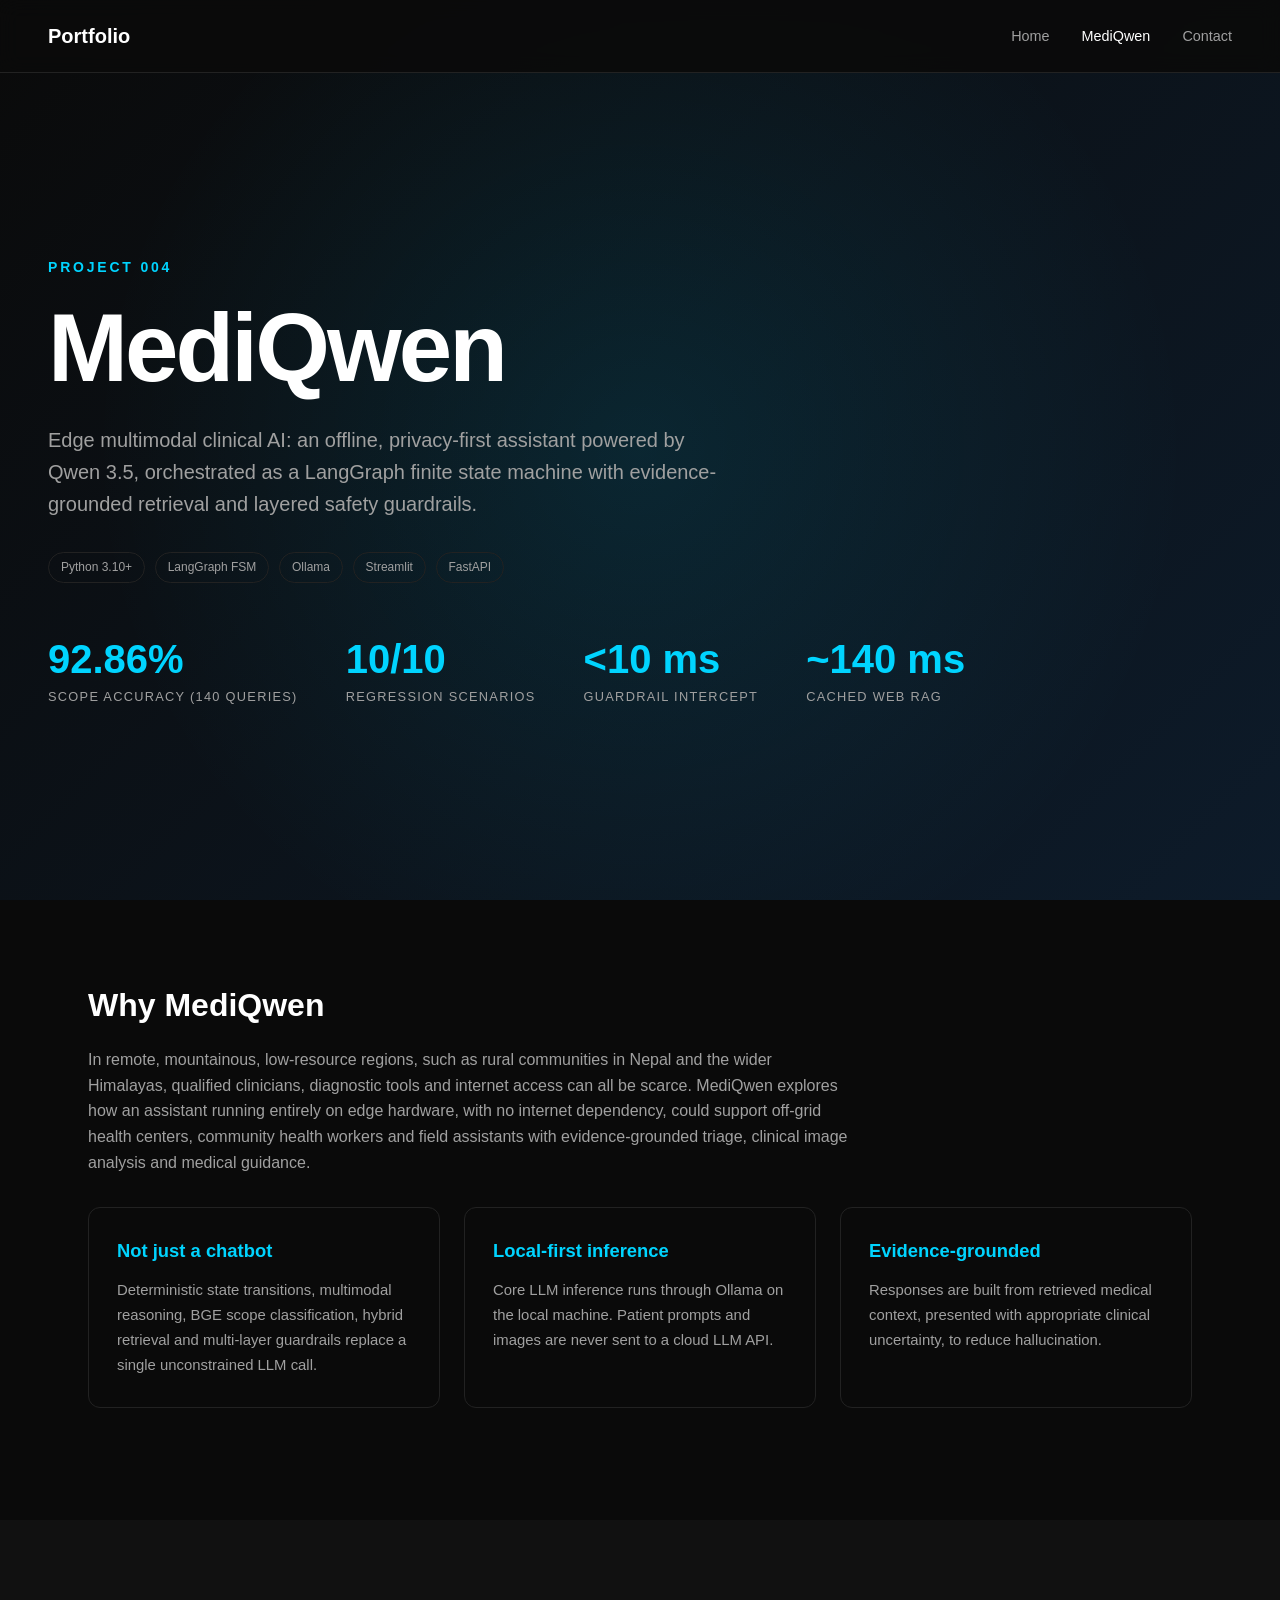
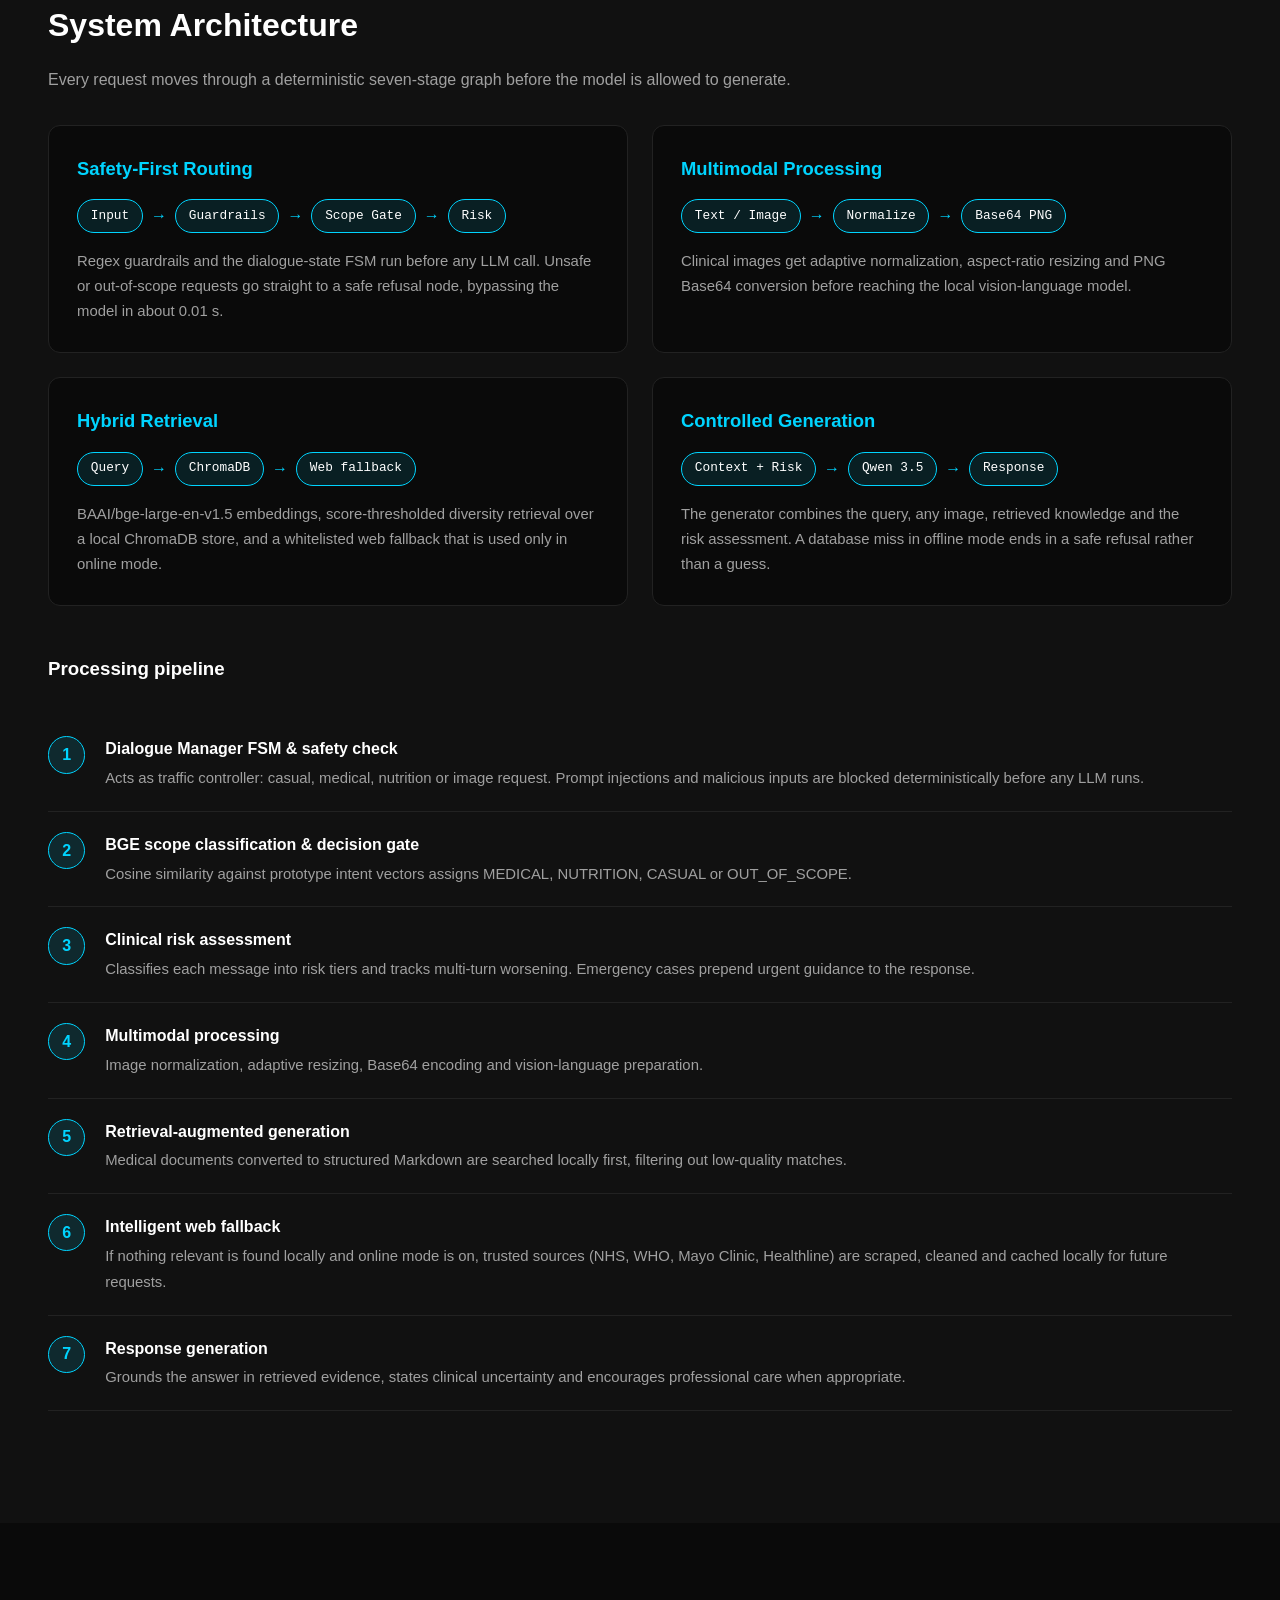
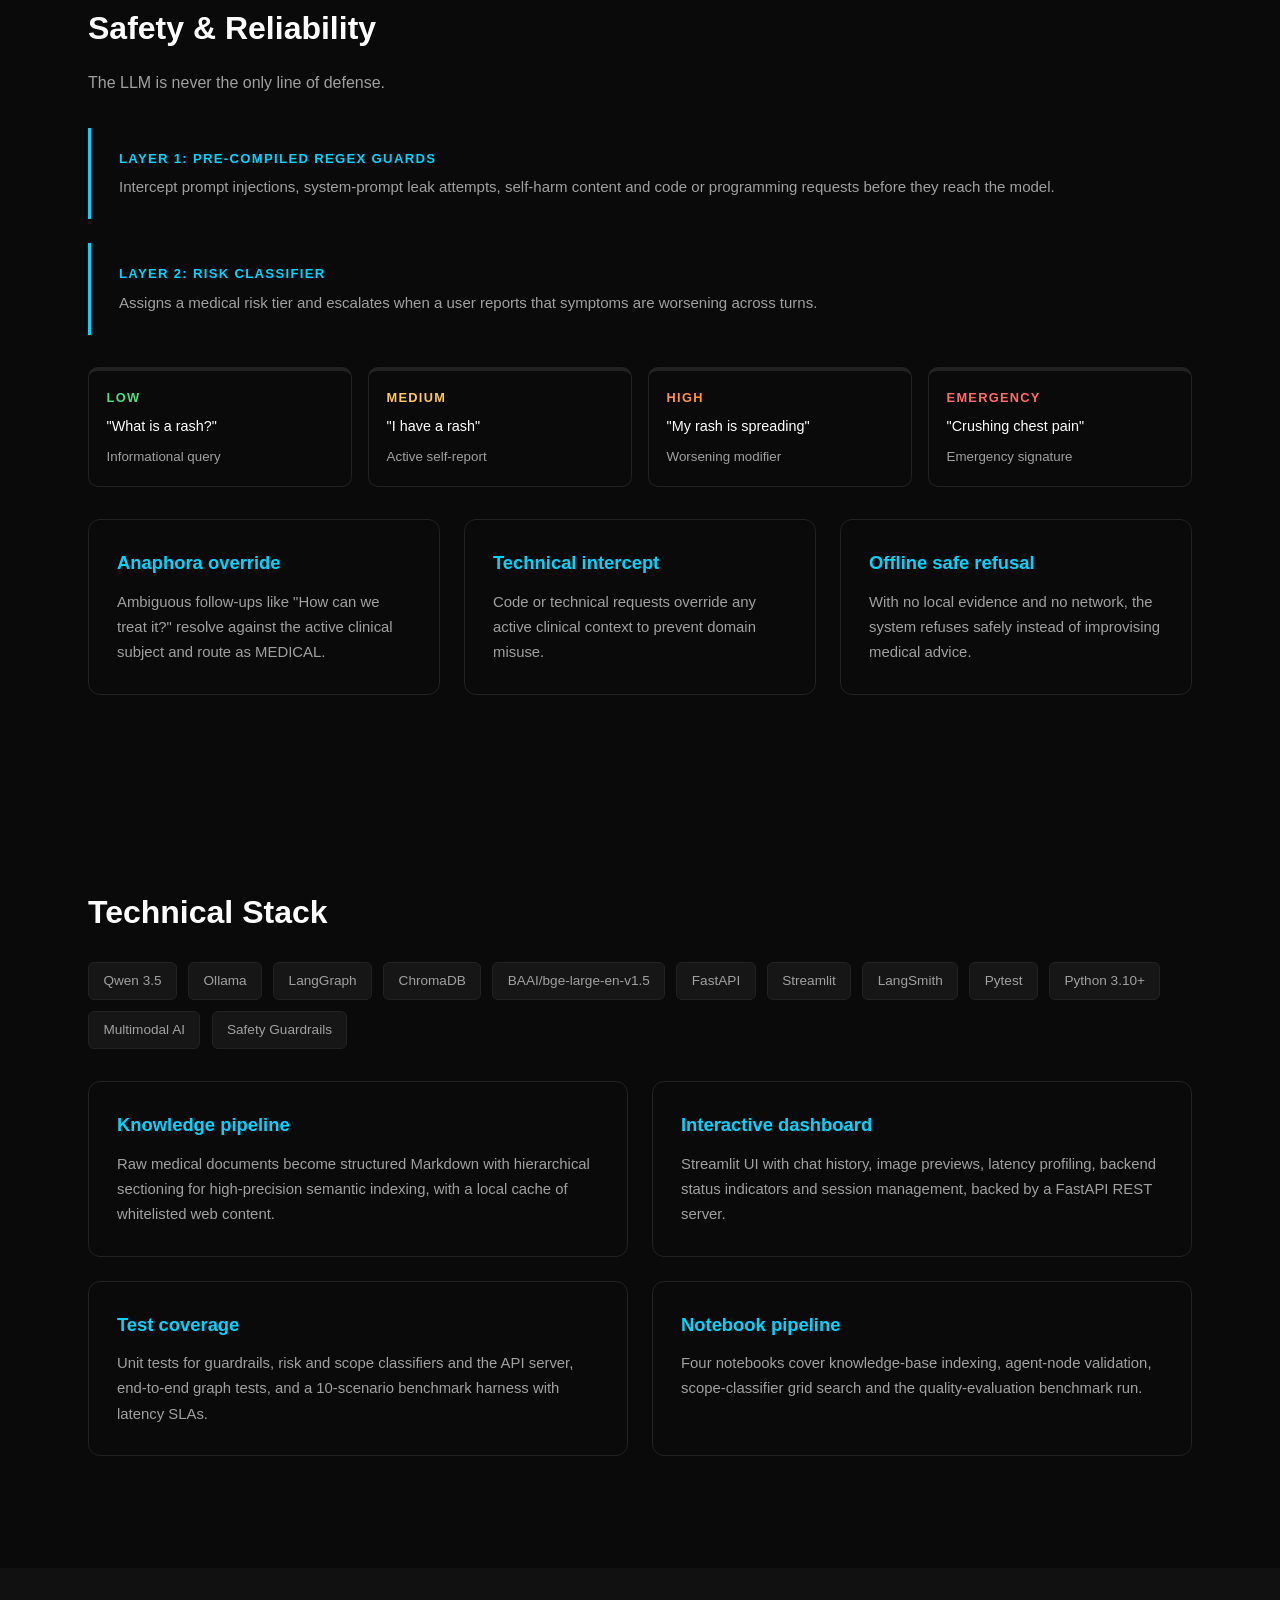
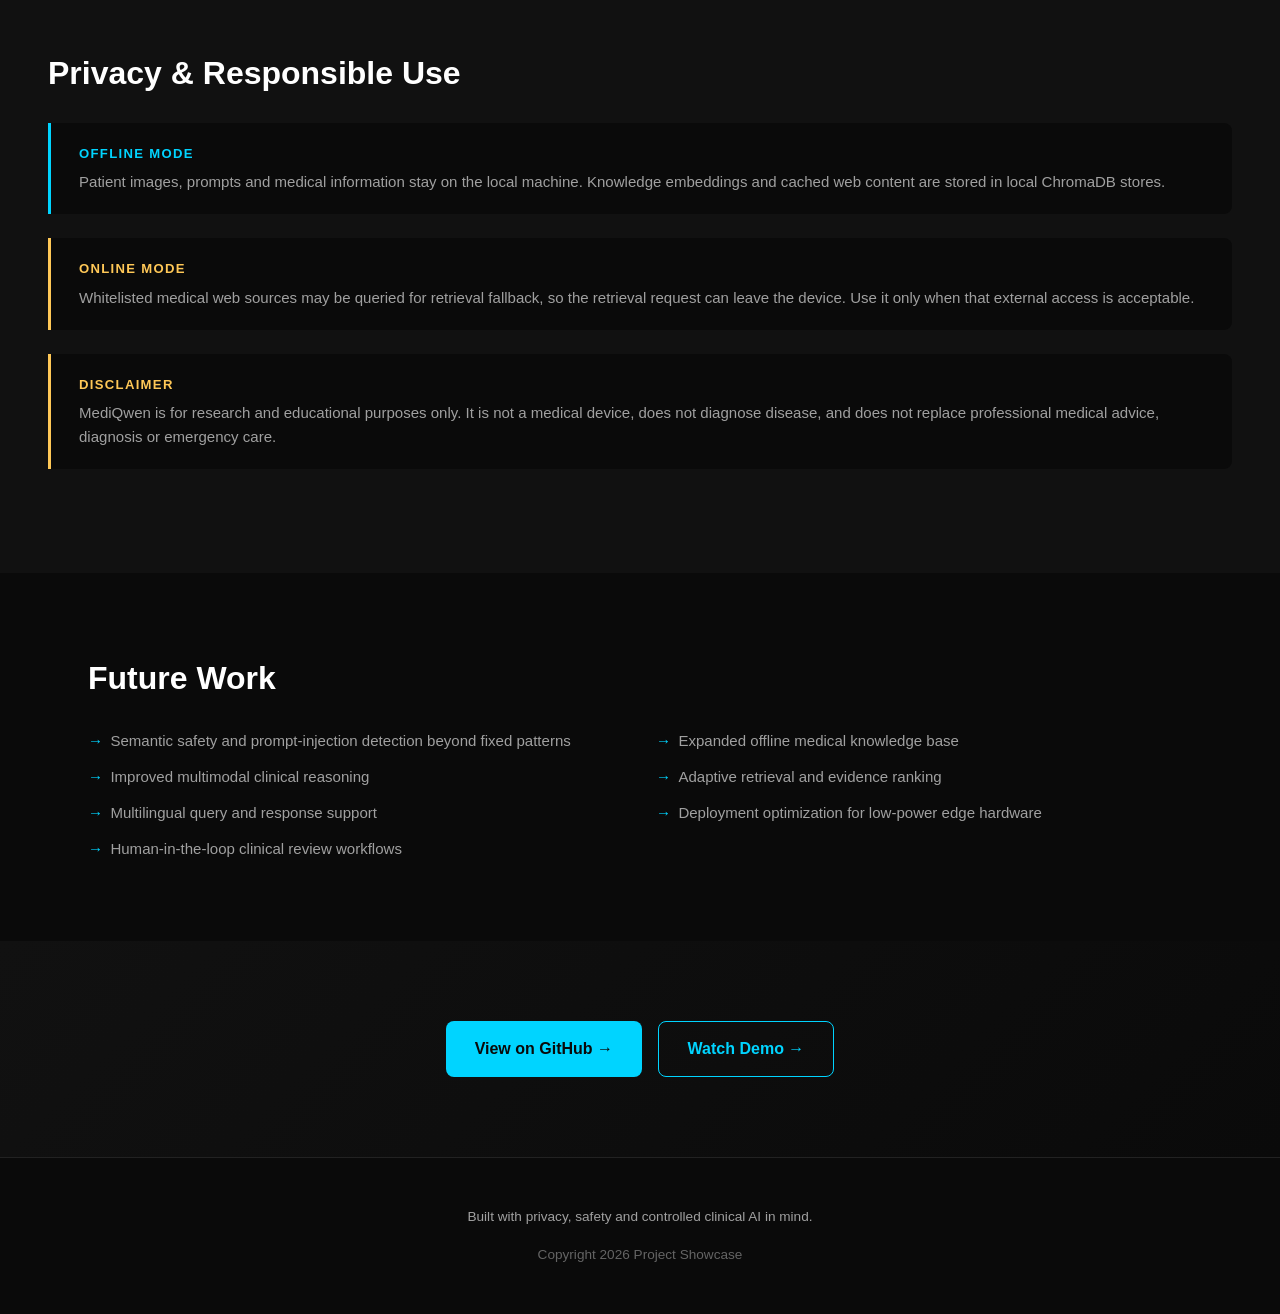
==== commit 953f5c9e: "Update navigation links in project-mediqwen.html Removed links to CV System and ABSA Benchmark from " ====
--- a/project-mediqwen.html
+++ b/project-mediqwen.html
@@ -94,8 +94,6 @@
   <div class="nav-logo">Portfolio</div>
   <ul class="nav-links">
     <li><a href="index.html">Home</a></li>
-    <li><a href="project-multimodal-cv.html">CV System</a></li>
-    <li><a href="project-korean-absa.html">ABSA Benchmark</a></li>
     <li><a href="project-mediqwen.html" class="active">MediQwen</a></li>
     <li><a href="#contact">Contact</a></li>
   </ul>
